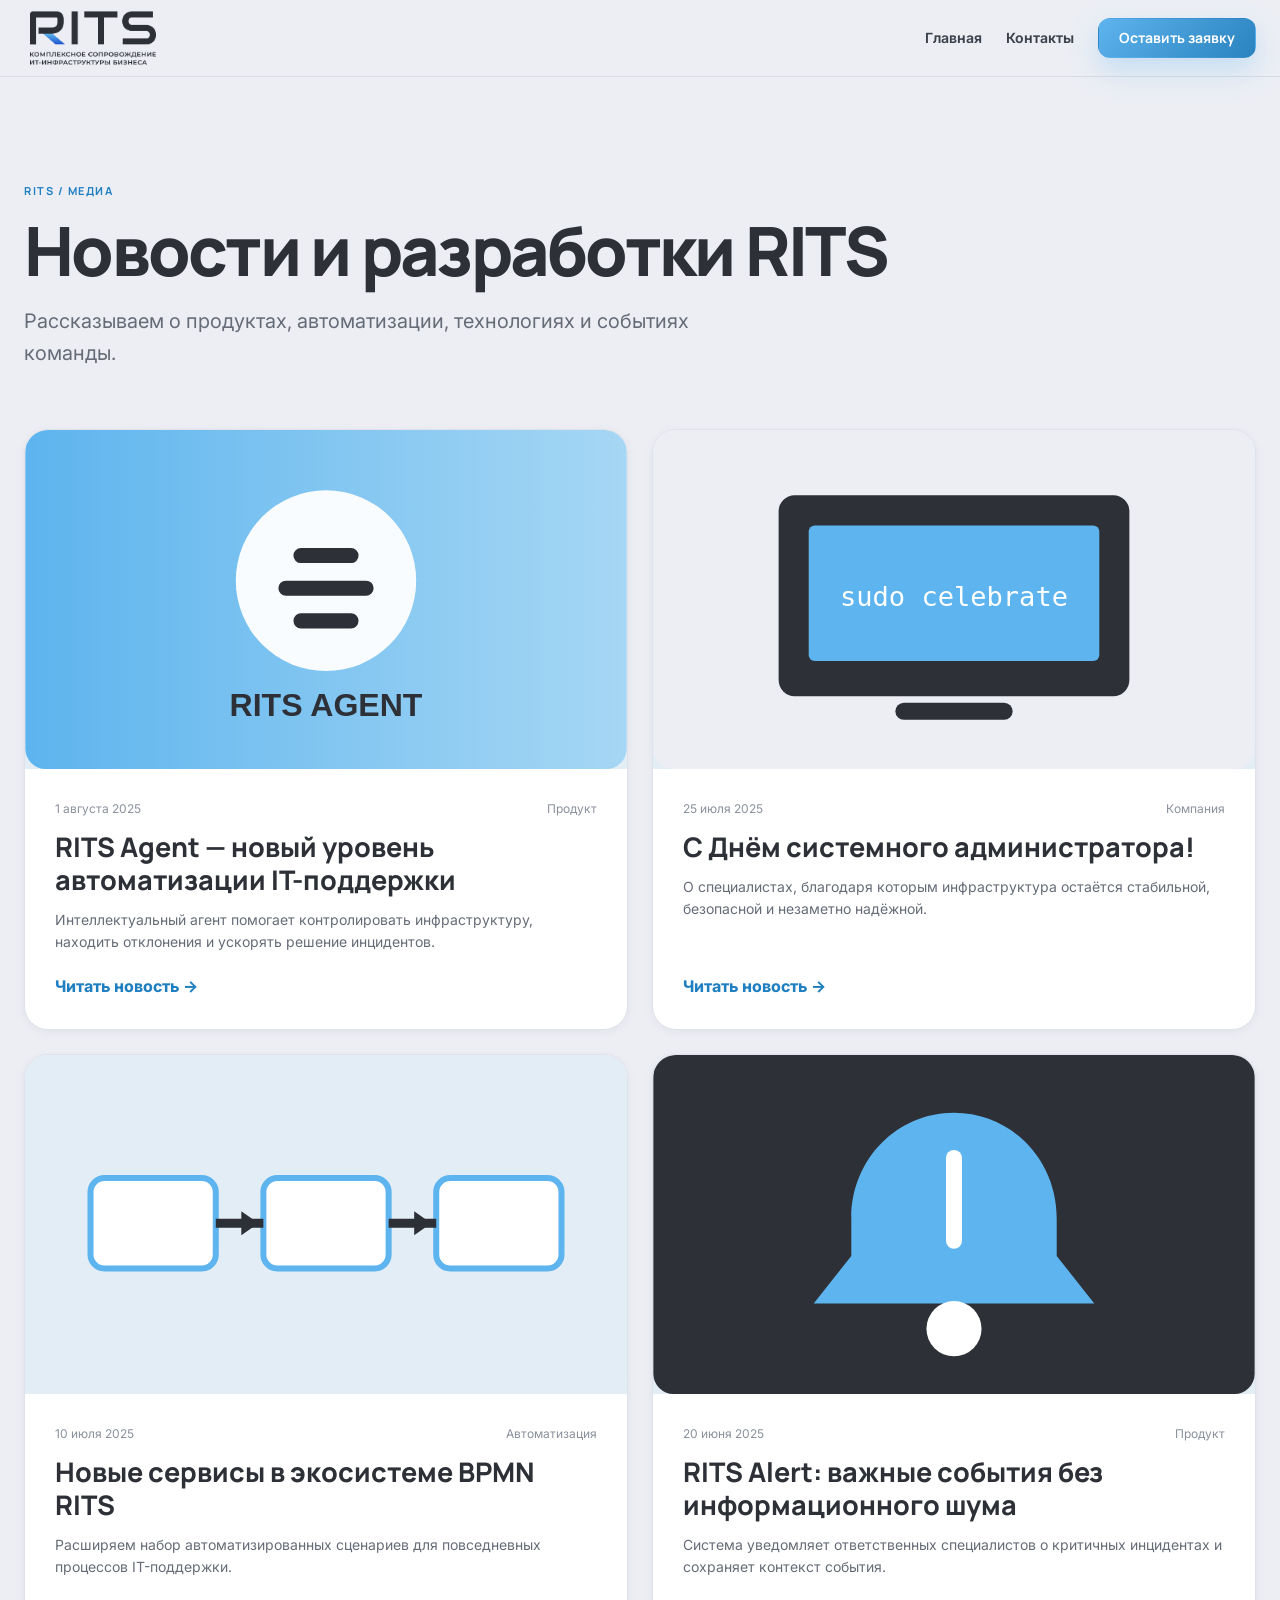
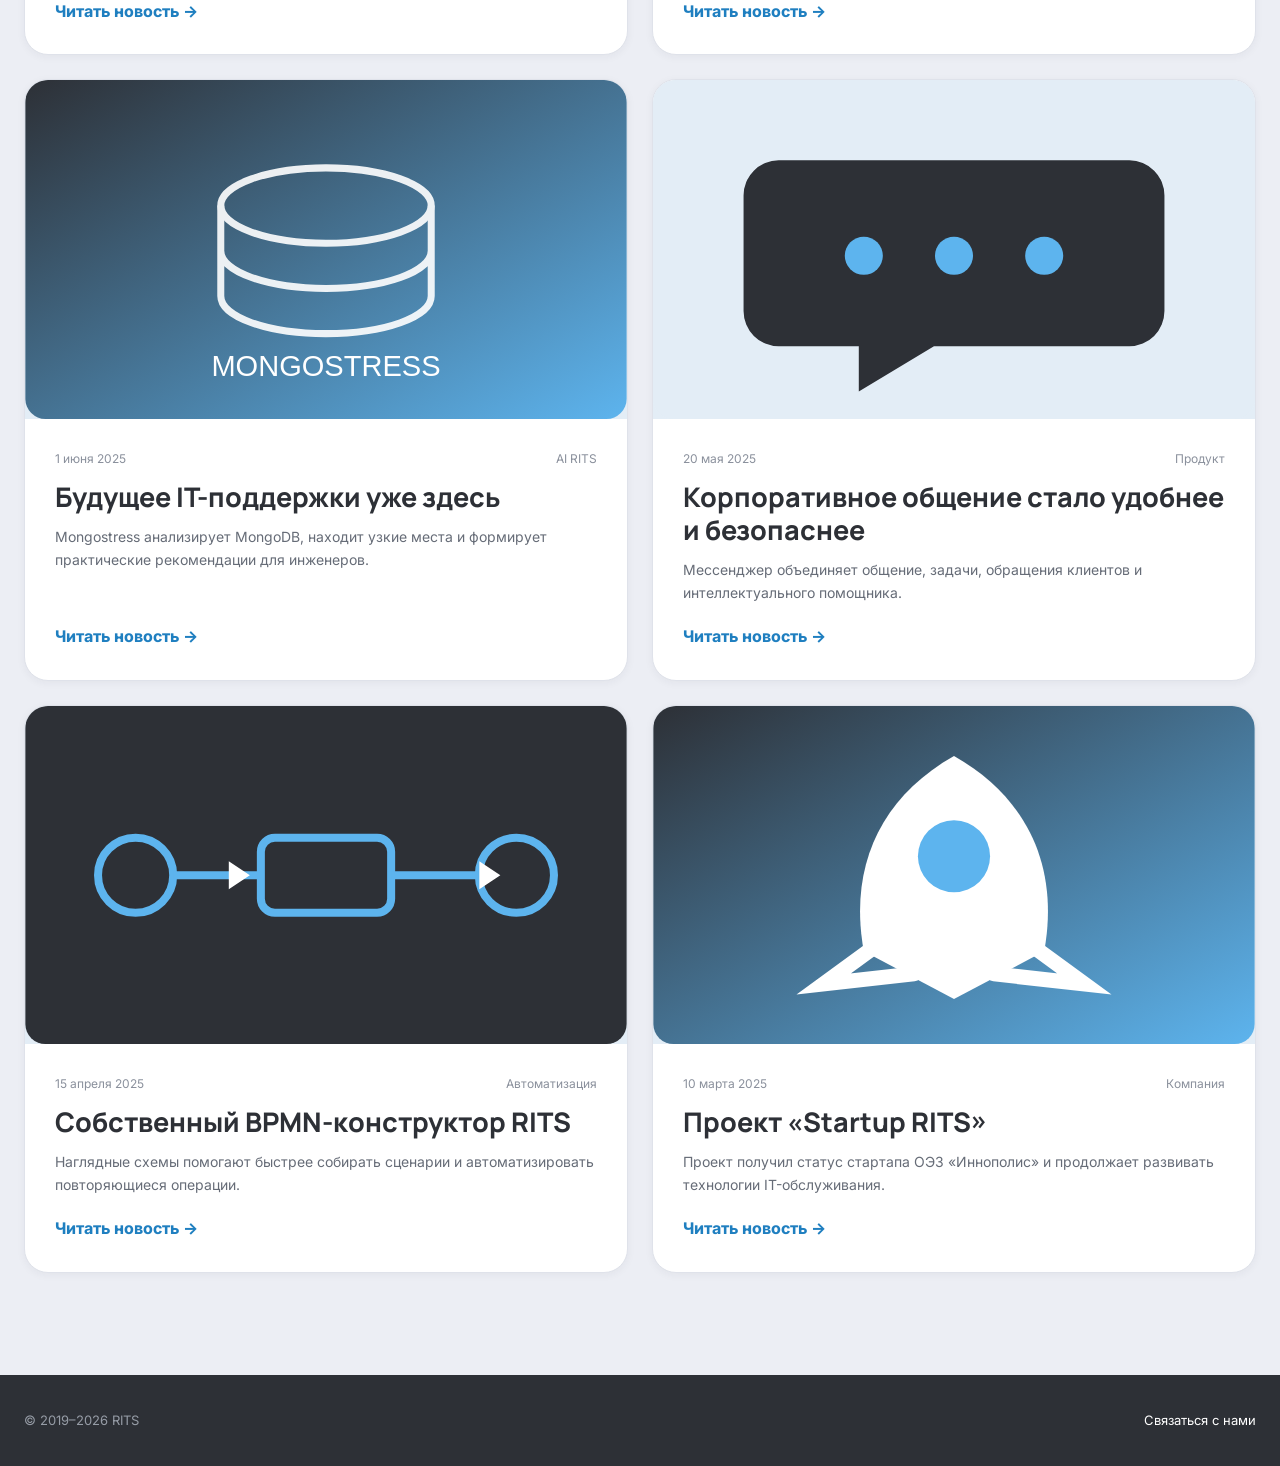
==== news/index.html @ 8254d088 "feat: update landing page and add news section" ====
<!doctype html>
<html lang="ru">
<head>
  <meta charset="utf-8">
  <meta name="viewport" content="width=device-width,initial-scale=1">
  <title>Новости RITS — IT-поддержка, автоматизация и продукты</title>
  <meta name="description" content="Новости RITS: AI-мониторинг, автоматизация IT-поддержки, корпоративные продукты и события компании.">
  <link rel="icon" href="../assets/favicon/favicon.png">
  <link rel="preconnect" href="https://fonts.googleapis.com"><link rel="preconnect" href="https://fonts.gstatic.com" crossorigin>
  <link href="https://fonts.googleapis.com/css2?family=Inter:wght@400;500;600;700&family=Manrope:wght@600;700;800&display=swap" rel="stylesheet">
  <link rel="stylesheet" href="../css/styles.css"><link rel="stylesheet" href="../css/news.css">
</head>
<body class="news-page">
  <header class="subheader"><div class="container subheader__inner">
    <a class="subheader__logo" href="../"><img src="../assets/logos/rits/full-logo_color.png" alt="RITS"></a>
    <nav class="subheader__nav" aria-label="Навигация"><a href="../">Главная</a><a href="../#contacts">Контакты</a><a class="btn btn--primary btn--sm" href="../#contacts">Оставить заявку</a></nav>
  </div></header>
  <main>
    <section class="news-hero"><div class="container"><span class="news-hero__eyebrow">RITS / Медиа</span><h1>Новости и разработки RITS</h1><p>Рассказываем о продуктах, автоматизации, технологиях и событиях команды.</p></div></section>
    <section class="container news-catalog" aria-label="Все новости">

      <!-- НОВУЮ КАРТОЧКУ КОПИРОВАТЬ ОТСЮДА и вставлять первой в списке. -->
      <a class="news-preview" href="rits-agent.html">
        <div class="news-preview__image"><img src="../assets/news/rits-agent.svg" alt="RITS Agent" loading="eager"></div>
        <div class="news-preview__body"><div class="news-preview__meta"><time datetime="2025-08-01">1 августа 2025</time><span>Продукт</span></div><h2>RITS Agent — новый уровень автоматизации IT-поддержки</h2><p>Интеллектуальный агент помогает контролировать инфраструктуру, находить отклонения и ускорять решение инцидентов.</p><span class="news-preview__more">Читать новость →</span></div>
      </a>
      <!-- КОНЕЦ КАРТОЧКИ. Замените ссылку, картинку, дату, название и описание. -->

      <a class="news-preview" href="sysadmin-day.html"><div class="news-preview__image"><img src="../assets/news/sysadmin-day.svg" alt="День системного администратора" loading="lazy"></div><div class="news-preview__body"><div class="news-preview__meta"><time datetime="2025-07-25">25 июля 2025</time><span>Компания</span></div><h2>С Днём системного администратора!</h2><p>О специалистах, благодаря которым инфраструктура остаётся стабильной, безопасной и незаметно надёжной.</p><span class="news-preview__more">Читать новость →</span></div></a>
      <a class="news-preview" href="bpmn-new-services.html"><div class="news-preview__image"><img src="../assets/news/bpmn-services.svg" alt="Новые сервисы BPMN" loading="lazy"></div><div class="news-preview__body"><div class="news-preview__meta"><time datetime="2025-07-10">10 июля 2025</time><span>Автоматизация</span></div><h2>Новые сервисы в экосистеме BPMN RITS</h2><p>Расширяем набор автоматизированных сценариев для повседневных процессов IT-поддержки.</p><span class="news-preview__more">Читать новость →</span></div></a>
      <a class="news-preview" href="rits-alert.html"><div class="news-preview__image"><img src="../assets/news/rits-alert.svg" alt="RITS Alert" loading="lazy"></div><div class="news-preview__body"><div class="news-preview__meta"><time datetime="2025-06-20">20 июня 2025</time><span>Продукт</span></div><h2>RITS Alert: важные события без информационного шума</h2><p>Система уведомляет ответственных специалистов о критичных инцидентах и сохраняет контекст события.</p><span class="news-preview__more">Читать новость →</span></div></a>
      <a class="news-preview" href="mongostress.html"><div class="news-preview__image"><img src="../assets/news/mongostress.svg" alt="Диагностика MongoDB с mongostress" loading="lazy"></div><div class="news-preview__body"><div class="news-preview__meta"><time datetime="2025-06-01">1 июня 2025</time><span>AI RITS</span></div><h2>Будущее IT-поддержки уже здесь</h2><p>Mongostress анализирует MongoDB, находит узкие места и формирует практические рекомендации для инженеров.</p><span class="news-preview__more">Читать новость →</span></div></a>
      <a class="news-preview" href="corporate-messenger.html"><div class="news-preview__image"><img src="../assets/news/corporate-messenger.svg" alt="Корпоративный мессенджер RITS" loading="lazy"></div><div class="news-preview__body"><div class="news-preview__meta"><time datetime="2025-05-20">20 мая 2025</time><span>Продукт</span></div><h2>Корпоративное общение стало удобнее и безопаснее</h2><p>Мессенджер объединяет общение, задачи, обращения клиентов и интеллектуального помощника.</p><span class="news-preview__more">Читать новость →</span></div></a>
      <a class="news-preview" href="bpmn-constructor.html"><div class="news-preview__image"><img src="../assets/news/bpmn-constructor.svg" alt="BPMN-конструктор RITS" loading="lazy"></div><div class="news-preview__body"><div class="news-preview__meta"><time datetime="2025-04-15">15 апреля 2025</time><span>Автоматизация</span></div><h2>Собственный BPMN-конструктор RITS</h2><p>Наглядные схемы помогают быстрее собирать сценарии и автоматизировать повторяющиеся операции.</p><span class="news-preview__more">Читать новость →</span></div></a>
      <a class="news-preview" href="startup-rits.html"><div class="news-preview__image"><img src="../assets/news/startup-rits.svg" alt="Проект Startup RITS" loading="lazy"></div><div class="news-preview__body"><div class="news-preview__meta"><time datetime="2025-03-10">10 марта 2025</time><span>Компания</span></div><h2>Проект «Startup RITS»</h2><p>Проект получил статус стартапа ОЭЗ «Иннополис» и продолжает развивать технологии IT-обслуживания.</p><span class="news-preview__more">Читать новость →</span></div></a>
    </section>
  </main>
  <footer class="news-footer"><div class="container news-footer__inner"><span>© 2019–2026 RITS</span><a href="../#contacts">Связаться с нами</a></div></footer>
</body></html>
---- css/styles.css ----
/* ============================================================
   RITS Landing — styles
   Фирменная палитра:
     WIN OS      #5DB4EE — основной акцент
     SERVER GRAY #D0D2DF — фоны, разделители
     NEW TAB     #FFFFFF — карточки, поверхности
     CLI WINDOW  #2D3036 — текст, тёмные блоки, подвал
   Остальные значения — производные этих четырёх (осветление/затемнение).
   Шрифты: Manrope (заголовки/UI) + Inter (текст)
   ============================================================ */

/* ---------- Токены ---------- */
:root{
  /* бренд */
  --blue:#5DB4EE;        /* WIN OS — заливки, иконки, индикаторы */
  --blue-ink:#1F7FC0;    /* тот же тон, затемнён до контраста AA для текста */
  --blue-dark:#2A82BE;   /* градиенты и hover */
  --blue-soft:#A6D7F4;   /* подсветка, стрелки */

  --gray:#D0D2DF;        /* SERVER GRAY */
  --lav:#E3EDF6;         /* подложка иконок */
  --surface:#F2F4F8;     /* поля ввода, светлые плашки */
  --white:#fff;          /* NEW TAB */

  --ink:#2D3036;         /* CLI WINDOW — заголовки */
  --ink-2:#3D424B;
  --muted:#666C77;
  --muted-2:#8A909C;
  --line:#DFE2EA;

  --bg:#ECEEF4;
  --grad:linear-gradient(135deg,var(--blue) 0%,var(--blue-dark) 100%);
  --grad-soft:linear-gradient(135deg,#F5F9FD 0%,#EDEFF5 100%);

  --r-xs:10px;
  --r-sm:14px;
  --r-md:20px;
  --r-lg:28px;
  --r-xl:36px;

  --sh-sm:0 2px 8px rgba(45,48,54,.05);
  --sh-md:0 10px 30px rgba(45,48,54,.07);
  --sh-lg:0 24px 60px rgba(45,48,54,.10);
  --sh-blue:0 12px 28px rgba(93,180,238,.28);

  --container:1240px;
  --gutter:24px;
  --header-h:76px;
}

/* ---------- Reset ---------- */
*,*::before,*::after{box-sizing:border-box}
html{-webkit-text-size-adjust:100%;scroll-behavior:smooth;scroll-padding-top:calc(var(--header-h) + 16px)}
body{
  margin:0;
  font-family:"Inter",system-ui,-apple-system,"Segoe UI",Roboto,sans-serif;
  font-size:16px;line-height:1.6;color:var(--ink-2);
  background:var(--bg);
  -webkit-font-smoothing:antialiased;
  overflow-x:hidden;
}
main,section,.container{min-width:0}
img{max-width:100%;display:block}
button,input,textarea,select{font:inherit;color:inherit}
button{cursor:pointer;background:none;border:0}
a{color:inherit;text-decoration:none}
ul,ol{margin:0;padding:0;list-style:none}
h1,h2,h3,h4,p{margin:0}
.sprite{position:absolute;width:0;height:0;overflow:hidden}
.sprite symbol{fill:none;stroke:currentColor;stroke-width:1.7;stroke-linecap:round;stroke-linejoin:round}

.skip-link{
  position:absolute;left:-9999px;top:0;z-index:200;
  background:var(--blue);color:#fff;padding:12px 20px;border-radius:0 0 12px 0;
}
.skip-link:focus{left:0}

:focus-visible{outline:2px solid var(--blue);outline-offset:3px;border-radius:6px}

/* ---------- Утилиты ---------- */
.container{width:100%;max-width:var(--container);margin:0 auto;padding:0 var(--gutter)}
.ico{width:20px;height:20px;flex:none;fill:none;stroke:currentColor;stroke-width:1.7;stroke-linecap:round;stroke-linejoin:round}
.grad{
  background:var(--grad);-webkit-background-clip:text;background-clip:text;
  color:transparent;
}
.h2{
  font-family:"Manrope",sans-serif;font-weight:800;
  font-size:clamp(26px,3.2vw,40px);line-height:1.15;letter-spacing:-.02em;
  color:var(--ink);
}
.h3{
  font-family:"Manrope",sans-serif;font-weight:800;
  font-size:clamp(20px,2.2vw,26px);line-height:1.2;letter-spacing:-.015em;color:var(--ink);
}
.lead{color:var(--muted);font-size:clamp(15px,1.2vw,17px);margin-top:12px;max-width:640px}
.section{padding:clamp(48px,6vw,86px) 0}
.tag{
  display:inline-block;padding:5px 12px;border-radius:999px;
  background:var(--lav);color:var(--blue-ink);
  font-family:"Manrope",sans-serif;font-weight:700;font-size:12px;line-height:1.3;
}
.link{
  display:inline-flex;align-items:center;gap:6px;color:var(--blue-ink);
  font-family:"Manrope",sans-serif;font-weight:700;font-size:14px;
  transition:gap .2s;
}
.link .ico{width:16px;height:16px}
.link:hover{gap:10px}

.panel{
  background:rgba(255,255,255,.72);
  border:1px solid rgba(255,255,255,.9);
  border-radius:var(--r-xl);
  padding:clamp(24px,3.4vw,44px);
  box-shadow:var(--sh-md);
  backdrop-filter:blur(8px);
}
.panel--soft{background:var(--grad-soft);border-color:#fff}
.panel--light{
  background:linear-gradient(112deg,#fff 0%,#FBFCFD 46%,#EAF3FA 100%);
  border-color:#fff;overflow:hidden;
}

/* ---------- Кнопки ---------- */
.btn{
  display:inline-flex;align-items:center;justify-content:center;gap:10px;
  padding:15px 26px;border-radius:14px;
  font-family:"Manrope",sans-serif;font-weight:700;font-size:15px;line-height:1;
  border:1px solid transparent;white-space:nowrap;
  transition:transform .18s,box-shadow .22s,background .22s,border-color .22s,color .22s;
}
.btn .ico{width:18px;height:18px;transition:transform .22s}
.btn--primary{background:var(--grad);color:#fff;box-shadow:var(--sh-blue)}
.btn--primary:hover{transform:translateY(-2px);box-shadow:0 16px 34px rgba(93,180,238,.36)}
.btn--primary:hover .ico{transform:translateX(4px)}
.btn--primary:active{transform:translateY(0)}
.btn--ghost{background:#fff;color:var(--blue-ink);border-color:var(--lav);box-shadow:var(--sh-sm)}
.btn--ghost:hover{border-color:var(--blue);transform:translateY(-2px)}
.btn--white{background:#fff;color:var(--blue-ink);box-shadow:0 12px 26px rgba(45,48,54,.24)}
.btn--white:hover{transform:translateY(-2px);box-shadow:0 18px 36px rgba(45,48,54,.3)}
.btn--white:hover .ico{transform:translateX(4px)}
.btn--white:active{transform:translateY(0)}
.btn--sm{padding:12px 20px;font-size:14px;border-radius:12px}
.btn--block{width:100%}

/* ============================================================
   HEADER
   ============================================================ */
.header{
  position:sticky;top:0;z-index:60;
  background:rgba(236,238,244,.72);
  backdrop-filter:blur(14px);
  border-bottom:1px solid transparent;
  transition:background .25s,border-color .25s,box-shadow .25s;
}
.header.is-stuck{background:rgba(255,255,255,.88);border-color:var(--line);box-shadow:0 4px 20px rgba(45,48,54,.06)}
.header__inner{
  min-height:var(--header-h);
  display:flex;align-items:center;gap:28px;
}

.logo{display:flex;align-items:center;gap:11px;flex:none}
.logo__mark{width:38px;height:38px;display:block}
.logo__mark svg{width:100%;height:100%}
.logo__text{display:flex;flex-direction:column;line-height:1}
.logo__text b{
  font-family:"Manrope",sans-serif;font-weight:800;font-size:21px;
  letter-spacing:.04em;color:var(--ink);
}
.logo__text small{font-size:9.5px;letter-spacing:.11em;text-transform:uppercase;color:var(--muted-2);margin-top:4px}

.nav{display:flex;align-items:center;gap:26px;margin-right:auto}
.nav a{
  font-family:"Manrope",sans-serif;font-weight:600;font-size:15px;color:var(--ink-2);
  position:relative;padding:6px 0;transition:color .2s;
}
.nav a::after{
  content:"";position:absolute;left:0;bottom:0;height:2px;width:0;border-radius:2px;
  background:var(--grad);transition:width .25s;
}
.nav a:hover{color:var(--blue-ink)}
.nav a:hover::after{width:100%}

.header__actions{display:flex;align-items:center;gap:16px;flex:none}
.header__phone{
  display:flex;align-items:center;gap:8px;
  font-family:"Manrope",sans-serif;font-weight:700;font-size:15px;color:var(--ink);
  transition:color .2s;
}
.header__phone .ico{width:17px;height:17px;color:var(--blue)}
.header__phone:hover{color:var(--blue-ink)}

.burger{display:none;width:42px;height:42px;border-radius:12px;background:#fff;box-shadow:var(--sh-sm);
  flex-direction:column;align-items:center;justify-content:center;gap:5px}
.burger span{display:block;width:18px;height:2px;border-radius:2px;background:var(--ink);transition:transform .25s,opacity .2s}
.burger[aria-expanded="true"] span:nth-child(1){transform:translateY(7px) rotate(45deg)}
.burger[aria-expanded="true"] span:nth-child(2){opacity:0}
.burger[aria-expanded="true"] span:nth-child(3){transform:translateY(-7px) rotate(-45deg)}

/* ============================================================
   HERO
   ============================================================ */
.hero{position:relative;padding:clamp(36px,5vw,68px) 0 clamp(30px,4vw,48px);overflow:hidden;background:var(--bg)}
.hero__glow{
  position:absolute;inset:-20% -10% auto -10%;height:760px;z-index:-1;pointer-events:none;
  background:
    radial-gradient(46% 44% at 74% 26%,rgba(93,180,238,.22) 0%,transparent 68%),
    radial-gradient(40% 40% at 18% 12%,rgba(93,180,238,.18) 0%,transparent 66%);
}
.hero__inner{
  display:grid;grid-template-columns:minmax(0,1.14fr) minmax(0,.86fr);
  gap:clamp(24px,3.4vw,48px);align-items:center;
}
.hero__title{
  font-family:"Manrope",sans-serif;font-weight:800;
  font-size:clamp(32px,4.4vw,56px);line-height:1.08;letter-spacing:-.03em;color:var(--ink);
  text-wrap:balance;
}
.hero__lead{margin-top:20px;font-size:clamp(15px,1.3vw,18px);color:var(--muted);max-width:520px}

.chips{display:flex;flex-wrap:wrap;gap:10px;margin-top:26px}
.chip{
  display:inline-flex;align-items:center;gap:7px;
  padding:9px 15px;border-radius:999px;background:rgba(255,255,255,.8);
  border:1px solid var(--lav);box-shadow:var(--sh-sm);
  font-size:13.5px;font-weight:500;color:var(--ink-2);
}
.chip .ico{width:15px;height:15px;color:var(--blue)}

.hero__cta{display:flex;flex-wrap:wrap;gap:14px;margin-top:32px}

/* --- Иллюстрация --- */
.hero__art{position:relative;min-height:420px;display:flex;align-items:center;justify-content:center}
.art{position:relative;width:100%;max-width:460px;aspect-ratio:1/.92}
.art::before{
  content:"";position:absolute;inset:8% 6%;border-radius:50%;
  background:radial-gradient(circle at 50% 45%,rgba(166,215,244,.28),rgba(166,215,244,0) 62%);
  filter:blur(6px);
}

.art__rack{
  position:absolute;left:16%;bottom:8%;width:56%;
  display:flex;flex-direction:column;gap:9px;
  transform:perspective(700px) rotateX(6deg) rotateY(-13deg);
}
.rack-unit{
  position:relative;height:44px;border-radius:12px;
  background:linear-gradient(140deg,#fff 0%,#E4E7EF 100%);
  border:1px solid #fff;box-shadow:0 12px 26px rgba(45,48,54,.14);
  display:flex;align-items:center;gap:7px;padding:0 16px;
}
.rack-unit i{display:block;width:26px;height:5px;border-radius:3px;background:var(--lav)}
.rack-unit i:nth-child(2){width:44px;background:#D0D2DF}
.rack-unit .led{
  position:absolute;right:15px;width:9px;height:9px;border-radius:50%;
  background:var(--blue);box-shadow:0 0 0 4px rgba(93,180,238,.25);
  animation:blink 2.6s infinite;
}
.rack-unit .led--2{background:var(--blue);box-shadow:0 0 0 4px rgba(93,180,238,.2);animation-delay:.5s}
.rack-unit .led--3{background:var(--blue-soft);box-shadow:0 0 0 4px rgba(166,215,244,.22);animation-delay:1s}
@keyframes blink{0%,100%{opacity:1}50%{opacity:.35}}

.art__shield{
  position:absolute;z-index:2;left:42%;top:22%;width:96px;height:96px;border-radius:26px;
  background:var(--grad);color:#fff;display:grid;place-items:center;
  box-shadow:0 20px 40px rgba(93,180,238,.34);
  animation:float 6s ease-in-out infinite;
}
.art__shield svg{width:46px;height:46px;fill:none;stroke:currentColor;stroke-width:1.6;stroke-linecap:round;stroke-linejoin:round}

.art__cloud{position:absolute;color:#fff;filter:drop-shadow(0 12px 24px rgba(45,48,54,.16))}
.art__cloud svg{fill:#fff;stroke:#D0D2DF;stroke-width:.9}
.art__cloud--1{right:2%;top:6%;width:110px;animation:float 8s ease-in-out infinite}
.art__cloud--2{left:2%;top:26%;width:72px;opacity:.85;animation:float 7s ease-in-out .8s infinite}

.art__chip{
  position:absolute;width:56px;height:56px;border-radius:17px;background:#fff;
  display:grid;place-items:center;color:var(--blue-dark);
  box-shadow:0 12px 26px rgba(45,48,54,.13);border:1px solid #fff;
  animation:float 5.5s ease-in-out infinite;
}
.art__chip svg{width:26px;height:26px;fill:none;stroke:currentColor;stroke-width:1.7;stroke-linecap:round;stroke-linejoin:round}
.art__chip--1{right:6%;bottom:26%;animation-delay:.4s}
.art__chip--2{right:16%;bottom:6%;color:var(--blue);animation-delay:1.2s}

.art__badge{
  position:absolute;z-index:2;left:2%;top:-2%;
  display:flex;align-items:center;gap:11px;
  padding:12px 18px;border-radius:16px;background:#fff;
  box-shadow:var(--sh-lg);border:1px solid #fff;
  animation:float 6.5s ease-in-out infinite;
}
.art__badge b{display:block;font-family:"Manrope",sans-serif;font-size:14px;color:var(--ink)}
.art__badge small{display:block;font-size:11.5px;color:var(--muted-2);margin-top:2px}
.dot{
  width:9px;height:9px;border-radius:50%;background:var(--blue);flex:none;
  box-shadow:0 0 0 4px rgba(93,180,238,.28);
}
@keyframes float{0%,100%{transform:translateY(0)}50%{transform:translateY(-11px)}}

/* ============================================================
   СТАТИСТИКА
   ============================================================ */
.stats-wrap{padding-bottom:clamp(20px,3vw,34px)}
.stats{
  display:grid;grid-template-columns:repeat(5,1fr);
  background:rgba(255,255,255,.75);border:1px solid #fff;
  border-radius:var(--r-lg);box-shadow:var(--sh-md);
  padding:clamp(18px,2.2vw,26px) clamp(14px,2vw,22px);
  backdrop-filter:blur(8px);
}
.stat{display:flex;align-items:flex-start;gap:12px;padding:6px 16px;border-left:1px solid var(--line)}
.stat:first-child{border-left:0}
.stat__ico{width:26px;height:26px;color:var(--blue);opacity:.8;margin-top:2px}
.stat b{
  display:block;font-family:"Manrope",sans-serif;font-weight:800;
  font-size:clamp(20px,2.2vw,27px);color:var(--ink);letter-spacing:-.02em;line-height:1.1;
}
.stat span{display:block;font-size:12.5px;color:var(--muted);margin-top:5px;line-height:1.35}

.valuestrip{
  width:100%;margin-top:clamp(18px,2.4vw,28px);padding:0 12px 8px;
  display:flex;flex-direction:column;align-items:center;gap:16px;
}
.valuestrip__title{
  position:relative;font-family:"Manrope",sans-serif;font-weight:700;
  font-size:clamp(15px,1.5vw,19px);color:var(--ink);padding:0 22px;
}
.valuestrip__title::before,.valuestrip__title::after{
  content:"";position:absolute;top:50%;width:clamp(40px,14vw,190px);height:1px;
  background:linear-gradient(90deg,transparent,var(--muted-2));
}
.valuestrip__title::before{right:100%}
.valuestrip__title::after{left:100%;background:linear-gradient(90deg,var(--muted-2),transparent)}
.valuestrip ul{display:flex;flex-wrap:wrap;justify-content:center;gap:clamp(16px,3vw,46px)}
.valuestrip li{display:flex;align-items:center;gap:9px;font-size:14.5px;color:var(--muted)}
.valuestrip li b{font-family:"Manrope",sans-serif;font-weight:800;color:var(--ink)}
.valuestrip li .ico{width:19px;height:19px;color:var(--blue-dark)}

/* ============================================================
   ПРОБЛЕМЫ
   ============================================================ */
.problems{display:grid;grid-template-columns:minmax(0,1.55fr) minmax(0,.95fr);gap:clamp(20px,3vw,38px)}
.problems__grid{display:grid;grid-template-columns:repeat(3,1fr);gap:14px;margin-top:26px}
.pcard{
  background:#fff;border:1px solid var(--line);border-radius:var(--r-md);
  padding:20px;box-shadow:var(--sh-sm);
  transition:transform .25s,box-shadow .25s,border-color .25s;
}
.pcard:hover{transform:translateY(-4px);box-shadow:var(--sh-md);border-color:var(--blue-soft)}
.pcard__ico{
  display:grid;place-items:center;width:38px;height:38px;border-radius:11px;
  background:var(--lav);color:var(--blue);margin-bottom:14px;
}
.pcard h3{font-family:"Manrope",sans-serif;font-weight:700;font-size:15.5px;color:var(--ink);line-height:1.3}
.pcard p{font-size:13.5px;color:var(--muted);margin-top:8px;line-height:1.5}

.problems__aside{
  position:relative;overflow:hidden;isolation:isolate;
  border:1px solid rgba(255,255,255,.14);border-radius:var(--r-lg);
  background:linear-gradient(152deg,#2D3036 0%,#2E404E 54%,#245D80 100%);
  padding:clamp(26px,2.8vw,36px);
  display:flex;flex-direction:column;align-items:flex-start;justify-content:center;
  gap:clamp(18px,2vw,24px);
  box-shadow:0 22px 50px rgba(45,48,54,.28);
}
/* мягкое световое пятно */
.problems__glow{
  position:absolute;z-index:-1;left:-18%;top:-34%;width:78%;aspect-ratio:1;
  border-radius:50%;pointer-events:none;
  background:radial-gradient(circle,rgba(255,255,255,.34) 0%,rgba(255,255,255,0) 68%);
  animation:asideGlow 9s ease-in-out infinite;
}
@keyframes asideGlow{0%,100%{transform:translate(0,0) scale(1);opacity:1}50%{transform:translate(9%,7%) scale(1.12);opacity:.75}}

/* крупный «?» подложкой */
.problems__watermark{
  position:absolute;z-index:-1;right:-14px;bottom:-58px;pointer-events:none;
  font-family:"Manrope",sans-serif;font-weight:800;font-size:clamp(190px,20vw,270px);
  line-height:.8;color:rgba(255,255,255,.12);user-select:none;
}

.problems__q{
  display:grid;place-items:center;width:58px;height:58px;border-radius:18px;
  background:rgba(255,255,255,.16);color:#fff;
  border:1px solid rgba(255,255,255,.3);backdrop-filter:blur(6px);
  font-family:"Manrope",sans-serif;font-weight:800;font-size:28px;
  box-shadow:0 10px 24px rgba(45,48,54,.22),inset 0 1px 0 rgba(255,255,255,.4);
}
.problems__ask{
  font-family:"Manrope",sans-serif;font-weight:800;
  font-size:clamp(19px,2vw,25px);line-height:1.3;color:#fff;letter-spacing:-.015em;
  text-shadow:0 2px 14px rgba(45,48,54,.2);
}

.problems__facts{
  display:flex;flex-wrap:wrap;gap:8px;
  padding-top:clamp(14px,1.6vw,18px);
  border-top:1px solid rgba(255,255,255,.18);width:100%;
}
.problems__facts li{
  display:inline-flex;align-items:center;gap:8px;
  padding:7px 14px;border-radius:999px;
  background:rgba(255,255,255,.12);border:1px solid rgba(255,255,255,.18);
  font-size:12.5px;font-weight:500;color:rgba(255,255,255,.94);
}
.problems__facts .dot{width:6px;height:6px;box-shadow:0 0 0 3px rgba(93,180,238,.22)}

/* ============================================================
   ШАГИ
   ============================================================ */
.steps{
  display:grid;grid-template-columns:repeat(6,1fr);gap:12px;margin-top:36px;
  counter-reset:s;
}
.step{
  position:relative;text-align:center;padding:8px 6px;
}
.step:not(:last-child)::after{
  content:"";position:absolute;top:32px;right:-9px;width:18px;height:10px;
  background:currentColor;color:var(--blue-soft);opacity:.55;
  -webkit-mask:url("data:image/svg+xml;utf8,<svg xmlns='http://www.w3.org/2000/svg' viewBox='0 0 24 12'><path d='M1 6h20m0 0l-5-5m5 5l-5 5' fill='none' stroke='black' stroke-width='2' stroke-linecap='round' stroke-linejoin='round'/></svg>") center/contain no-repeat;
  mask:url("data:image/svg+xml;utf8,<svg xmlns='http://www.w3.org/2000/svg' viewBox='0 0 24 12'><path d='M1 6h20m0 0l-5-5m5 5l-5 5' fill='none' stroke='black' stroke-width='2' stroke-linecap='round' stroke-linejoin='round'/></svg>") center/contain no-repeat;
}
.step__ico{
  display:grid;place-items:center;width:64px;height:64px;margin:0 auto 14px;
  border-radius:20px;background:#fff;color:var(--blue);
  border:1px solid var(--line);box-shadow:var(--sh-sm);
  transition:transform .25s,box-shadow .25s,color .25s,background .25s;
}
.step__ico .ico{width:27px;height:27px}
.step:hover .step__ico{transform:translateY(-5px);background:var(--grad);color:#fff;box-shadow:var(--sh-blue);border-color:transparent}
.step b{display:block;font-family:"Manrope",sans-serif;font-weight:700;font-size:14.5px;color:var(--ink);line-height:1.3}
.step > span:last-child{display:block;font-size:12.5px;color:var(--muted);margin-top:7px;line-height:1.45}

/* ============================================================
   ЭКОСИСТЕМА
   ============================================================ */
.orbit{
  position:relative;
  display:grid;grid-template-columns:minmax(0,1fr) auto minmax(0,1fr);
  align-items:center;gap:clamp(14px,4vw,64px);
  margin-top:clamp(26px,3.4vw,44px);
}

/* --- соединительные линии --- */
.orbit__links{
  position:absolute;inset:0;width:100%;height:100%;
  pointer-events:none;z-index:0;overflow:visible;
}
.orbit__links .olink{fill:none;stroke:#C9CDD8;stroke-width:1.3;vector-effect:non-scaling-stroke}
.orbit__links .oflow{
  fill:none;stroke:var(--blue-soft);stroke-width:2;stroke-linecap:round;
  vector-effect:non-scaling-stroke;opacity:.75;
  stroke-dasharray:18 1000;animation:oflow 3.6s linear infinite;
}
@keyframes oflow{from{stroke-dashoffset:1018}to{stroke-dashoffset:0}}

/* --- карточки --- */
.orbit__col{
  display:flex;flex-direction:column;gap:clamp(10px,1.4vw,16px);
  position:relative;z-index:1;width:100%;max-width:336px;
}
.orbit__col--left{justify-self:start}
.orbit__col--right{justify-self:end}

.onode{
  display:flex;align-items:center;gap:14px;
  background:rgba(255,255,255,.82);
  border:1px solid rgba(255,255,255,.95);border-radius:18px;
  padding:14px 20px;
  box-shadow:0 6px 18px rgba(45,48,54,.06);
  backdrop-filter:blur(6px);
  transition:transform .28s,box-shadow .28s,background .28s;
}
.onode:hover{transform:translateY(-3px);background:#fff;box-shadow:0 14px 32px rgba(45,48,54,.12)}
.onode__ico{
  display:grid;place-items:center;width:42px;height:42px;flex:none;
  border-radius:13px;background:var(--lav);color:var(--blue);
  transition:background .28s,color .28s;
}
.onode:hover .onode__ico{background:var(--grad);color:#fff}
.onode b{display:block;font-family:"Manrope",sans-serif;font-weight:700;font-size:15px;color:var(--ink);line-height:1.25}
.onode small{display:block;font-size:12.5px;color:var(--muted-2);margin-top:4px;line-height:1.3}

/* --- ядро --- */
.orbit__core{
  position:relative;z-index:1;
  width:clamp(190px,20vw,266px);aspect-ratio:1;
  display:grid;place-items:center;
}
.orbit__halo{
  position:absolute;inset:-32%;border-radius:50%;pointer-events:none;
  background:
    radial-gradient(circle at 50% 46%,rgba(255,255,255,.95) 0%,rgba(255,255,255,0) 46%),
    radial-gradient(circle at 50% 50%,rgba(93,180,238,.42) 34%,rgba(208,210,223,.16) 55%,rgba(208,210,223,0) 72%);
  filter:blur(2px);
  animation:pulse 6s ease-in-out infinite;
}
@keyframes pulse{0%,100%{transform:scale(1);opacity:1}50%{transform:scale(1.05);opacity:.88}}

.orbit__ring{
  position:absolute;inset:2%;border-radius:50%;pointer-events:none;
  border:1px solid rgba(93,180,238,.40);
  box-shadow:inset 0 0 34px rgba(93,180,238,.28),0 0 22px rgba(93,180,238,.18);
}
.orbit__ring--2{
  inset:13%;border-color:rgba(255,255,255,.95);
  box-shadow:0 0 30px rgba(93,180,238,.34),inset 0 0 18px rgba(255,255,255,.9);
}

.orbit__disc{
  position:relative;width:70%;aspect-ratio:1;border-radius:50%;padding:0 10px;
  background:radial-gradient(circle at 50% 34%,#fff 62%,#F1F4F8 100%);
  box-shadow:0 20px 50px rgba(93,180,238,.22),0 0 0 1px rgba(255,255,255,.9);
  display:flex;flex-direction:column;align-items:center;justify-content:center;gap:2px;
  text-align:center;
}
.orbit__cube{
  width:clamp(46px,5.2vw,64px);height:clamp(46px,5.2vw,64px);
  filter:drop-shadow(0 8px 16px rgba(93,180,238,.34));
}
.orbit__disc b{
  font-family:"Manrope",sans-serif;font-weight:800;
  font-size:clamp(17px,1.8vw,22px);letter-spacing:.06em;color:var(--ink);
  line-height:1.15;margin-top:6px;
}
.orbit__disc small{
  font-size:8.5px;letter-spacing:.12em;text-transform:uppercase;
  color:var(--muted-2);line-height:1.2;white-space:nowrap;
}

/* каскадное проявление карточек (только opacity — не ломает расчёт линий) */
.orbit.is-in .onode{animation:onodeIn .55s both}
.orbit.is-in .orbit__col--left .onode:nth-child(1),
.orbit.is-in .orbit__col--right .onode:nth-child(1){animation-delay:.10s}
.orbit.is-in .orbit__col--left .onode:nth-child(2),
.orbit.is-in .orbit__col--right .onode:nth-child(2){animation-delay:.20s}
.orbit.is-in .orbit__col--left .onode:nth-child(3),
.orbit.is-in .orbit__col--right .onode:nth-child(3){animation-delay:.30s}
@keyframes onodeIn{from{opacity:0}to{opacity:1}}

/* ============================================================
   УСЛУГИ
   ============================================================ */
.services{display:grid;grid-template-columns:repeat(4,1fr);gap:16px;margin-top:34px}
.scard{
  position:relative;overflow:hidden;
  background:#fff;border:1px solid var(--line);border-radius:var(--r-md);
  padding:24px 22px;box-shadow:var(--sh-sm);
  transition:transform .25s,box-shadow .25s,border-color .25s;
}
.scard::after{
  content:"";position:absolute;left:0;right:0;top:0;height:3px;
  background:var(--grad);transform:scaleX(0);transform-origin:left;transition:transform .3s;
}
.scard:hover{transform:translateY(-5px);box-shadow:var(--sh-md);border-color:transparent}
.scard:hover::after{transform:scaleX(1)}
.scard__ico{
  display:grid;place-items:center;width:44px;height:44px;border-radius:13px;
  background:var(--lav);color:var(--blue);margin-bottom:16px;transition:background .28s,color .28s;
}
.scard__ico .ico{width:22px;height:22px}
.scard:hover .scard__ico{background:var(--grad);color:#fff}
.scard h3{font-family:"Manrope",sans-serif;font-weight:700;font-size:16px;color:var(--ink);line-height:1.3}
.scard p{font-size:13.5px;color:var(--muted);margin-top:9px;line-height:1.55}

.services__wide{display:grid;grid-template-columns:repeat(2,1fr);gap:16px;margin-top:16px}
.wcard{
  display:flex;align-items:center;gap:18px;
  background:#fff;border:1px solid var(--line);border-radius:var(--r-md);
  padding:22px 26px;box-shadow:var(--sh-sm);
  transition:transform .25s,box-shadow .25s,border-color .25s;
}
.wcard:hover{transform:translateY(-4px);box-shadow:var(--sh-md);border-color:var(--blue-soft)}
.wcard__ico{
  display:grid;place-items:center;width:54px;height:54px;flex:none;border-radius:16px;
  background:var(--grad);color:#fff;box-shadow:var(--sh-blue);
}
.wcard__ico--alt{background:linear-gradient(135deg,var(--blue-dark) 0%,var(--blue-soft) 100%);box-shadow:0 12px 26px rgba(93,180,238,.28)}
.wcard__ico .ico{width:26px;height:26px}
.wcard h3{font-family:"Manrope",sans-serif;font-weight:700;font-size:17px;color:var(--ink)}
.wcard p{font-size:13.5px;color:var(--muted);margin-top:5px}
.wcard__arrow{margin-left:auto;color:var(--blue);transition:transform .25s}
.wcard:hover .wcard__arrow{transform:translateX(6px)}

/* ============================================================
   ПРОДУКТЫ
   ============================================================ */
.products{display:grid;grid-template-columns:repeat(2,1fr);gap:20px;margin-top:34px}
.prod{
  display:grid;grid-template-columns:minmax(0,1fr) minmax(0,1.02fr);gap:22px;align-items:center;
  background:var(--grad-soft);border:1px solid #fff;border-radius:var(--r-lg);
  padding:clamp(22px,2.4vw,30px);box-shadow:var(--sh-sm);
  transition:box-shadow .28s,transform .28s;
}
.prod:hover{box-shadow:var(--sh-md);transform:translateY(-3px)}
.prod__title{
  font-family:"Manrope",sans-serif;font-weight:800;
  font-size:clamp(19px,1.9vw,24px);line-height:1.18;letter-spacing:-.02em;color:var(--ink);
}
.prod__text p{font-size:13.8px;color:var(--muted);margin:14px 0 20px;line-height:1.6}
.prod__vis{min-width:0}

/* мини-дашборд AI */
.mini{background:#fff;border-radius:var(--r-md);padding:16px;box-shadow:var(--sh-md);display:grid;gap:13px}
.mini__row{display:flex;align-items:center;justify-content:space-between;gap:10px}
.pill{
  display:inline-flex;align-items:center;gap:7px;padding:6px 12px;border-radius:999px;
  background:#E9F4FC;color:#1F7FC0;font-size:11.5px;font-weight:600;white-space:nowrap;
}
.pill--ok .dot{width:7px;height:7px;box-shadow:0 0 0 3px rgba(93,180,238,.3)}
.mini__spark{display:flex;align-items:flex-end;gap:3px;height:26px}
.mini__spark i{display:block;width:5px;border-radius:2px;background:var(--lav)}
.mini__spark i:nth-child(even){background:var(--blue-soft);opacity:.7}
.mini__gauge b{font-family:"Manrope",sans-serif;font-weight:800;font-size:26px;color:var(--ink)}
.mini__bar{display:block;height:7px;border-radius:4px;background:var(--lav);margin:8px 0 7px;overflow:hidden}
.mini__bar i{display:block;height:100%;border-radius:4px;background:var(--grad)}
.mini__gauge small{font-size:11.5px;color:var(--muted-2)}
.mini__alert{
  display:flex;align-items:center;gap:11px;
  background:#2D3036;border:1px solid #2D3036;border-radius:14px;padding:11px 13px;
}
.mini__alert .ico{width:20px;height:20px;color:var(--blue);flex:none}
.mini__alert b{display:block;font-family:"Manrope",sans-serif;font-size:13px;color:#fff}
.mini__alert small{display:block;font-size:11px;color:#A7ACB6;margin-top:2px}
.mini__alert .tag{margin-left:auto;background:rgba(255,255,255,.14);color:#fff;font-size:10.5px}

/* таймлайн Alert */
.tline{display:grid;gap:9px}
.tline li{
  display:flex;align-items:center;gap:11px;
  background:#fff;border-radius:13px;padding:11px 14px;box-shadow:var(--sh-sm);
  font-size:13px;font-weight:500;color:var(--ink-2);
}
.tline__ico{
  display:grid;place-items:center;width:32px;height:32px;flex:none;
  border-radius:10px;background:var(--lav);color:var(--blue);
}
.tline__ico .ico{width:17px;height:17px}
.tline__ico--ok{background:#E9F4FC;color:#1F7FC0}
.tline small{margin-left:auto;font-size:11.5px;color:var(--muted-2);font-variant-numeric:tabular-nums}

/* чат */
.chat{background:#fff;border-radius:var(--r-md);padding:15px;box-shadow:var(--sh-md);display:grid;gap:11px}
.chat__head{display:flex;align-items:center;gap:9px;padding-bottom:11px;border-bottom:1px solid var(--line)}
.chat__head b{font-family:"Manrope",sans-serif;font-size:13.5px;color:var(--ink)}
.chat__head .pill{margin-left:auto}
.chat__ava{
  display:grid;place-items:center;width:30px;height:30px;flex:none;border-radius:50%;
  background:var(--grad);color:#fff;font-family:"Manrope",sans-serif;font-weight:700;font-size:11px;
}
.chat__ava--ai{background:linear-gradient(135deg,var(--blue-dark) 0%,var(--blue-soft) 100%)}
.chat__msg{background:var(--surface);border-radius:14px 14px 14px 4px;padding:11px 13px;max-width:88%}
.chat__msg p{font-size:12.8px;line-height:1.45;color:var(--ink-2)}
.chat__msg small{display:block;font-size:10.5px;color:var(--muted-2);margin-top:5px}
.chat__msg--in{display:flex;gap:9px;background:none;padding:0;margin-left:auto;max-width:100%}
.chat__msg--in > div{background:var(--lav);border-radius:14px 14px 4px 14px;padding:11px 13px}

/* BPMN */
.bpmn{
  background:#fff;border-radius:var(--r-md);padding:20px 16px;box-shadow:var(--sh-md);
  display:grid;grid-template-columns:1fr auto 1fr;gap:10px 6px;align-items:center;justify-items:center;
}
.bnode{
  display:grid;place-items:center;text-align:center;min-height:52px;width:100%;
  border-radius:12px;background:var(--surface);border:1px solid var(--line);
  padding:8px 10px;font-size:11.5px;font-weight:600;color:var(--ink-2);line-height:1.3;
}
.bnode--accent{background:var(--lav);border-color:#C7DFF1;color:var(--blue-ink)}
.bnode--diamond{background:#EEF1F5;border-color:#D8DCE4;color:var(--blue-dark)}
.bnode--ok{background:#E9F4FC;border-color:#C7DFF1;color:#1F7FC0}
.bline{width:26px;height:2px;border-radius:2px;background:var(--lav);position:relative}
.bline::after{
  content:"";position:absolute;right:-1px;top:50%;transform:translateY(-50%);
  border-left:6px solid var(--blue-soft);border-top:4px solid transparent;border-bottom:4px solid transparent;
}
.bline--down{width:2px;height:22px;grid-column:1/-1;justify-self:center}
.bline--down::after{
  right:auto;top:auto;bottom:-1px;left:50%;transform:translateX(-50%);
  border-left:4px solid transparent;border-right:4px solid transparent;
  border-top:6px solid var(--blue-soft);border-bottom:0;
}

/* ============================================================
   КЕЙСЫ
   ============================================================ */
.sechead{
  display:flex;align-items:flex-end;justify-content:space-between;
  flex-wrap:wrap;gap:14px;
}
.sechead .lead{margin-top:10px}
.sechead .link{padding-bottom:4px}

.cases{display:grid;grid-template-columns:repeat(3,1fr);gap:20px;margin-top:clamp(24px,3vw,34px)}
.case{
  display:flex;flex-direction:column;overflow:hidden;
  background:#fff;border:1px solid var(--line);border-radius:var(--r-lg);
  box-shadow:var(--sh-sm);
  transition:transform .28s,box-shadow .28s,border-color .28s;
}
.case:hover{transform:translateY(-5px);box-shadow:var(--sh-lg);border-color:transparent}
.case__img{
  position:relative;overflow:hidden;aspect-ratio:16/8.4;
  background:var(--grad);display:flex;align-items:flex-start;padding:16px;
}
.case__img::after{
  content:"";position:absolute;inset:0;opacity:.42;
  background-repeat:no-repeat;background-position:center bottom -2px;background-size:auto 62%;
}
.case__tag{
  position:relative;z-index:1;
  padding:6px 13px;border-radius:999px;
  background:rgba(255,255,255,.2);border:1px solid rgba(255,255,255,.34);
  backdrop-filter:blur(6px);
  font-family:"Manrope",sans-serif;font-weight:700;font-size:12px;color:#fff;
}
.case__img--plant{background:linear-gradient(150deg,#5DB4EE,#1F6E9F)}
.case__img--plant::after{background-image:url("data:image/svg+xml;utf8,<svg xmlns='http://www.w3.org/2000/svg' viewBox='0 0 64 40'><g fill='white'><rect x='4' y='20' width='8' height='20'/><rect x='16' y='12' width='8' height='28'/><rect x='28' y='24' width='8' height='16'/><rect x='40' y='6' width='6' height='34'/><rect x='50' y='18' width='10' height='22'/></g></svg>")}
.case__img--office{background:linear-gradient(150deg,#8CC8F2,#2A82BE)}
.case__img--office::after{background-image:url("data:image/svg+xml;utf8,<svg xmlns='http://www.w3.org/2000/svg' viewBox='0 0 64 40'><g fill='white'><rect x='6' y='8' width='22' height='32'/><rect x='34' y='16' width='24' height='24'/></g><g fill='%232A82BE'><rect x='10' y='12' width='5' height='5'/><rect x='19' y='12' width='5' height='5'/><rect x='10' y='21' width='5' height='5'/><rect x='19' y='21' width='5' height='5'/><rect x='39' y='21' width='5' height='5'/><rect x='48' y='21' width='5' height='5'/></g></svg>")}
.case__img--clinic{background:linear-gradient(155deg,#4EA6E4,#2D3036)}
.case__img--clinic::after{background-image:url("data:image/svg+xml;utf8,<svg xmlns='http://www.w3.org/2000/svg' viewBox='0 0 64 40'><rect x='12' y='10' width='40' height='30' fill='white'/><rect x='29' y='16' width='6' height='18' fill='%235DB4EE'/><rect x='23' y='22' width='18' height='6' fill='%235DB4EE'/></svg>")}

.case__body{display:flex;flex-direction:column;flex:1;padding:clamp(18px,2vw,24px)}
.case__body h3{font-family:"Manrope",sans-serif;font-weight:700;font-size:17px;color:var(--ink);line-height:1.3}
.case__body p{font-size:13.5px;color:var(--muted);margin-top:10px;line-height:1.55}
.case__res{
  display:flex;flex-wrap:wrap;gap:10px;margin-top:auto;padding-top:18px;
}
.case__res li{
  flex:1 1 0;min-width:96px;
  padding:11px 14px;border-radius:14px;background:var(--surface);border:1px solid var(--line);
}
.case__res b{
  display:block;font-family:"Manrope",sans-serif;font-weight:800;
  font-size:19px;color:var(--blue-ink);letter-spacing:-.02em;line-height:1.1;
}
.case__res span{display:block;font-size:11.5px;color:var(--muted);margin-top:4px;line-height:1.3}

/* ============================================================
   НОВОСТИ
   ============================================================ */
.news-feature-list{display:grid;gap:clamp(20px,3vw,30px);margin-top:clamp(26px,4vw,42px)}
.news-feature{display:grid;grid-template-columns:minmax(0,1.55fr) minmax(280px,.75fr);gap:clamp(24px,4vw,54px);align-items:center;padding:clamp(22px,3vw,34px);background:#fff;border:1px solid var(--line);border-radius:var(--r-lg);box-shadow:var(--sh-sm);transition:transform .25s,box-shadow .25s}
.news-feature:hover{transform:translateY(-3px);box-shadow:var(--sh-md)}
.news-feature__content{min-width:0}
.news-feature__meta{display:flex;flex-wrap:wrap;align-items:center;gap:10px 16px;margin-bottom:12px;font-size:12px;color:var(--muted-2)}
.news-feature__meta span{padding:5px 11px;border-radius:999px;background:var(--lav);color:var(--blue-ink);font-weight:700}
.news-feature h3{font:800 clamp(20px,2.2vw,28px)/1.22 "Manrope",sans-serif;letter-spacing:-.02em;color:var(--ink)}
.news-feature p{max-width:760px;margin-top:14px;font-size:15px;line-height:1.62;color:var(--muted)}
.btn--news{display:inline-flex;margin-top:22px;padding:12px 18px;background:var(--ink);color:#fff;border-radius:12px;box-shadow:0 8px 18px rgba(45,48,54,.16)}
.btn--news:hover{background:var(--blue-dark);transform:translateY(-2px)}
.news-feature__image{display:block;aspect-ratio:16/9;border-radius:20px;overflow:hidden;background:var(--lav)}
.news-feature__image img{width:100%;height:100%;object-fit:cover;transition:transform .35s}
.news-feature:hover .news-feature__image img{transform:scale(1.025)}

/* ============================================================
   CTA
   ============================================================ */
.section--cta{padding-bottom:clamp(40px,5vw,70px)}
.cta{
  display:flex;align-items:center;gap:clamp(16px,3vw,32px);
  padding:clamp(24px,3vw,38px) clamp(24px,3.4vw,44px);
  border-radius:var(--r-xl);
  background:linear-gradient(120deg,#E4F1FB 0%,#EDEFF4 52%,#DFF0FB 100%);
  border:1px solid #fff;box-shadow:var(--sh-md);
}
.cta__ico{
  display:grid;place-items:center;width:66px;height:66px;flex:none;border-radius:20px;
  background:var(--grad);color:#fff;box-shadow:var(--sh-blue);
}
.cta__ico .ico{width:32px;height:32px}
.cta__text{margin-right:auto}
.cta__text h2{
  font-family:"Manrope",sans-serif;font-weight:800;
  font-size:clamp(20px,2.4vw,30px);line-height:1.2;letter-spacing:-.02em;color:var(--ink);
}
.cta__text p{font-size:14px;color:var(--muted);margin-top:9px;max-width:560px}
.cta__note{text-align:center;font-size:12px;color:var(--muted-2);margin-top:16px}

/* ============================================================
   FOOTER
   ============================================================ */
.footer{background:#2D3036;color:#A7ACB6;padding-top:clamp(38px,4.5vw,58px)}
.footer__inner{
  display:grid;grid-template-columns:minmax(0,1.35fr) repeat(2,minmax(0,.9fr)) minmax(0,1.15fr);
  gap:clamp(22px,3vw,40px);padding-bottom:clamp(28px,3.4vw,46px);
}
.logo--light .logo__text b{color:#fff}
.logo--light .logo__text small{color:#7D838E}
.footer__brand p{font-size:13.5px;line-height:1.6;margin-top:16px;max-width:300px;color:#969CA6}
.socials{display:flex;gap:10px;margin-top:18px}
.socials a{
  display:grid;place-items:center;width:38px;height:38px;border-radius:12px;
  background:rgba(255,255,255,.07);color:#fff;transition:background .22s,transform .22s;
}
.socials a:hover{background:var(--grad);transform:translateY(-3px)}
.socials .ico{width:19px;height:19px;stroke:none;fill:currentColor}
.socials a[aria-label="MAX"] .ico{fill:none;stroke:currentColor;stroke-width:1.8}

.footer h4{
  font-family:"Manrope",sans-serif;font-weight:700;font-size:14px;color:#fff;
  margin-bottom:16px;letter-spacing:.01em;
}
.footer__nav{display:flex;flex-direction:column;gap:11px}
.footer__nav a{font-size:13.5px;color:#969CA6;transition:color .2s,transform .2s}
.footer__nav a:hover{color:#fff;transform:translateX(3px)}

.footer__contacts{display:flex;flex-direction:column;gap:13px;align-items:flex-start}
.fcontact{display:flex;gap:10px;font-size:13.5px;color:#DCDEE4;line-height:1.5;transition:color .2s}
.fcontact .ico{width:18px;height:18px;flex:none;color:var(--blue-soft);margin-top:2px}
a.fcontact:hover{color:#fff}
.footer__contacts .btn{margin-top:6px}

.footer__bottom{
  display:flex;flex-wrap:wrap;align-items:center;justify-content:space-between;gap:12px;
  padding:20px 24px;border-top:1px solid rgba(255,255,255,.08);
  font-size:12.5px;color:#797F89;
}
.footer__bottom nav{display:flex;flex-wrap:wrap;gap:20px}
.footer__bottom a:hover{color:#fff}

/* ============================================================
   МОДАЛКА
   ============================================================ */
.modal{position:fixed;inset:0;z-index:100;display:grid;place-items:center;padding:clamp(10px,2vw,20px)}
.modal[hidden]{display:none}
.modal__overlay{position:absolute;inset:0;background:rgba(45,48,54,.55);backdrop-filter:blur(4px);animation:fade .25s}
.modal__box{
  position:relative;width:100%;max-width:500px;max-height:calc(100dvh - 24px);overflow-y:auto;overflow-x:hidden;
  background:#fff;border-radius:var(--r-lg);padding:clamp(24px,3vw,34px);
  box-shadow:0 30px 80px rgba(45,48,54,.3);animation:pop .28s cubic-bezier(.2,.9,.3,1.2);
  overscroll-behavior:contain;scrollbar-gutter:stable;
}
@keyframes fade{from{opacity:0}}
@keyframes pop{from{opacity:0;transform:translateY(18px) scale(.97)}}
.modal__close{
  position:sticky;z-index:3;float:right;right:0;top:0;width:34px;height:34px;margin:-8px -6px 0 10px;border-radius:10px;
  font-size:24px;line-height:1;color:var(--muted);transition:background .2s,color .2s;
  background:rgba(255,255,255,.94);backdrop-filter:blur(6px);
}
.modal__close:hover{background:var(--surface);color:var(--ink)}
.modal__box > .h3{padding-right:42px}
.modal__lead{font-size:13.5px;color:var(--muted);margin-top:10px}
.yandex-form{clear:both;margin-top:18px;width:100%;min-height:760px;border-radius:14px;overflow:hidden;background:var(--surface)}
.yandex-form iframe{display:block;width:100%;height:820px;min-height:760px;border:0}
.form-legal{margin-top:12px;font-size:11.5px;line-height:1.45;color:var(--muted-2)}
.form-legal a{color:var(--blue-ink);text-decoration:underline}

.form{display:grid;gap:14px;margin-top:22px}
.field span{display:block;font-size:12.5px;color:var(--muted);margin-bottom:7px}
.field span i{font-style:normal;color:var(--muted-2)}
.field input,.field textarea{
  width:100%;padding:13px 15px;border-radius:12px;border:1.5px solid var(--line);
  background:var(--surface);font-size:14.5px;transition:border-color .2s,background .2s;resize:vertical;
}
.field input:focus,.field textarea:focus{outline:none;border-color:var(--blue);background:#fff}
.field input.is-error,.field textarea.is-error{border-color:#D93A45;background:#FDF3F3}
.agree{
  display:flex;align-items:flex-start;gap:9px;cursor:pointer;
  font-size:12.5px;color:var(--muted);line-height:1.4;user-select:none;
}
.agree input{position:absolute;opacity:0;width:0;height:0}
.agree span{
  width:19px;height:19px;flex:none;margin-top:1px;border-radius:6px;
  border:1.6px solid #C6CAD4;background:#fff;position:relative;
  transition:background .2s,border-color .2s;
}
.agree span::after{
  content:"";position:absolute;inset:0;
  background:url("data:image/svg+xml;utf8,<svg xmlns='http://www.w3.org/2000/svg' viewBox='0 0 24 24'><path d='M5 12.5l4.5 4.5L19 7' fill='none' stroke='white' stroke-width='3' stroke-linecap='round' stroke-linejoin='round'/></svg>") center/12px no-repeat;
  opacity:0;transition:opacity .18s;
}
.agree input:checked + span{background:var(--grad);border-color:transparent}
.agree input:checked + span::after{opacity:1}
.agree input:focus-visible + span{outline:2px solid var(--blue);outline-offset:2px}
.agree a{color:var(--blue-ink);text-decoration:underline}
.form__msg{font-size:13px;margin-top:2px;min-height:18px}
.form__msg.is-ok{color:#1F7FC0}
.form__msg.is-err{color:#D93A45}

/* ============================================================
   REVEAL
   ============================================================ */
.reveal{opacity:0;transform:translateY(22px);transition:opacity .6s ease,transform .6s cubic-bezier(.2,.7,.3,1)}
.reveal.is-in{opacity:1;transform:none}

/* ============================================================
   АДАПТИВ
   ============================================================ */
@media (max-width:1180px){
  .nav{gap:18px}
  .nav a{font-size:14px}
  .header__phone span{display:none}
  .stats{grid-template-columns:repeat(3,1fr);gap:8px 0}
  .stat:nth-child(4){border-left:0}
  .services{grid-template-columns:repeat(3,1fr)}
  .steps{grid-template-columns:repeat(3,1fr);gap:22px 12px}
  .step:nth-child(3)::after{display:none}
}

@media (max-width:1024px){
  .problems{grid-template-columns:1fr}
  .problems__grid{grid-template-columns:repeat(2,1fr)}
  .products{grid-template-columns:1fr}
  .footer__inner{grid-template-columns:repeat(2,1fr)}
}

@media (max-width:900px){
  :root{--header-h:66px}
  .nav{
    position:fixed;inset:var(--header-h) 0 auto 0;
    flex-direction:column;align-items:stretch;gap:0;
    background:#fff;padding:8px 24px 20px;
    box-shadow:0 20px 40px rgba(45,48,54,.14);
    transform:translateY(-130%);transition:transform .3s ease;
    max-height:calc(100vh - var(--header-h));overflow:auto;
  }
  .nav.is-open{transform:none}
  .nav a{padding:14px 0;border-bottom:1px solid var(--line);font-size:15.5px}
  .nav a::after{display:none}
  .burger{display:flex}
  .header__actions{margin-left:auto}
  .hero__inner{grid-template-columns:1fr}
  .hero__art{order:-1;min-height:330px}
  .art{max-width:400px}
  .orbit{grid-template-columns:1fr;justify-items:center;gap:14px}
  .orbit__links{display:none}
  .orbit__col{width:100%;max-width:430px}
  .orbit__col--left,.orbit__col--right{justify-self:center}
  .orbit__col > *{max-width:none}
  .orbit__core{order:-1;margin-bottom:10px}
  .cases,.news{grid-template-columns:repeat(2,1fr)}
  .prod{grid-template-columns:1fr}
  .prod__vis{max-width:460px}
  .cta{flex-direction:column;align-items:flex-start;text-align:left}
  .news-feature{grid-template-columns:1fr;gap:20px}
  .news-feature__image{order:-1;width:100%;max-height:360px}
}

@media (max-width:760px){
  :root{--gutter:18px}
  .services{grid-template-columns:repeat(2,1fr)}
  .services__wide{grid-template-columns:1fr}
  .stats{grid-template-columns:repeat(2,1fr)}
  .stat{border-left:0;padding:10px 8px}
  .steps{grid-template-columns:repeat(2,1fr)}
  .step::after{display:none!important}
  .cases,.news{grid-template-columns:1fr;gap:16px}
  .footer__inner{grid-template-columns:1fr}
  .footer__bottom{flex-direction:column;align-items:flex-start;padding:20px 0}
}

@media (max-width:520px){
  .problems__grid{grid-template-columns:1fr}
  .services{grid-template-columns:1fr}
  .steps{grid-template-columns:1fr;gap:16px}
  .step{display:grid;grid-template-columns:56px 1fr;text-align:left;gap:0 14px;align-items:center}
  .step__ico{width:52px;height:52px;margin:0;grid-row:span 2}
  .step b{align-self:end}
  .step > span:last-child{margin-top:3px}
  .stats{grid-template-columns:1fr}
  .hero__cta .btn{width:100%}
  .art__badge{position:static;margin-bottom:14px;animation:none;width:100%;padding:11px 14px}
  .art__badge small{white-space:normal}
  .art{max-width:320px;aspect-ratio:1/1.05}
  .art__shield{width:78px;height:78px;border-radius:22px;top:16%}
  .art__shield svg{width:38px;height:38px}
  .art__cloud--1{width:84px}
  .art__cloud--2{width:56px}
  .sechead{align-items:flex-start}
  .valuestrip__title::before,.valuestrip__title::after{display:none}
  .valuestrip ul{flex-direction:column;align-items:flex-start;gap:10px}
  .news-feature{padding:16px;border-radius:20px}
  .news-feature h3{font-size:20px}
  .news-feature p{font-size:14px;line-height:1.55}
  .news-feature__image{border-radius:15px}
  .btn--news{width:100%;justify-content:space-between}
}

@media (prefers-reduced-motion:reduce){
  *,*::before,*::after{animation-duration:.01ms!important;animation-iteration-count:1!important;transition-duration:.01ms!important}
  html{scroll-behavior:auto}
  .reveal{opacity:1;transform:none}
}

/* ============================================================
   Reference layout and supplied brand assets
   ============================================================ */
main{display:flex;flex-direction:column}
.hero{order:1;background:var(--bg)}
#ecosystem{order:2;background:#fff}
.stats-wrap{order:3}
#news{order:4}
#products{order:5}
#problems{order:6}
#services{order:7}
#how{order:8}
#cases{order:9}
.section--cta{order:10}

.header{background:rgba(255,255,255,.94)}
.logo__image{display:block;width:112px;height:auto;object-fit:contain}
.footer .logo__image{width:min(230px,100%)}
.rits-wordmark{position:relative;display:inline-flex;align-items:center;gap:1px;color:var(--ink);font-family:"Manrope",sans-serif;font-size:31px;font-weight:800;line-height:.8;letter-spacing:-.1em}
.rits-wordmark b{font:inherit;color:inherit}
.rits-wordmark i{position:absolute;left:9px;bottom:-4px;width:18px;height:5px;background:linear-gradient(135deg,#73c8ff,#1761de);clip-path:polygon(0 0,64% 0,100% 100%,36% 100%)}
.logo__caption{font-family:"Manrope",sans-serif;font-size:6px;font-weight:700;line-height:1.25;letter-spacing:.025em;text-transform:uppercase;color:var(--ink);max-width:112px}
.logo--light .rits-wordmark,.logo--light .logo__caption{color:#fff}
.footer .logo{align-items:flex-start;flex-direction:column;gap:12px}
.footer .rits-wordmark{font-size:50px}
.footer .rits-wordmark i{left:14px;bottom:-7px;width:28px;height:8px}
.footer .logo__caption{font-size:10px;max-width:285px}

#cases{background:#e9ecf4;padding-top:clamp(34px,4vw,58px)}
#cases > .container{max-width:1200px}
.client-groups{display:grid;grid-template-columns:repeat(6,minmax(0,1fr));gap:28px 18px;margin-top:26px;align-items:start}
.client-group{min-width:0}
.client-group:nth-child(1),.client-group:nth-child(2){grid-column:span 2}
.client-group h3{display:flex;align-items:flex-start;justify-content:center;min-height:44px;margin:0 0 10px;text-align:center;font:800 15px/1.18 "Manrope",sans-serif;color:var(--ink)}
.client-logos{display:grid;grid-template-columns:repeat(2,minmax(0,1fr));gap:14px}
.client-group:nth-child(n+3) .client-logos{grid-template-columns:1fr}
.client-logo{display:flex;align-items:center;justify-content:center;width:100%;max-width:150px;aspect-ratio:1/1;justify-self:center;padding:0;text-align:center;background:#fff;border:1px solid rgba(208,210,223,.4);border-radius:18px;box-shadow:0 4px 16px rgba(45,48,54,.035);overflow:hidden;transition:transform .2s,box-shadow .2s}
.client-logo:hover{transform:translateY(-3px);box-shadow:var(--sh-md)}
.client-logo img{display:block;width:100%;height:100%;object-fit:contain}
.client-logo span{display:flex;flex-direction:column;align-items:center;justify-content:center;font:800 16px/1.05 "Manrope",sans-serif;letter-spacing:-.02em;color:#293039}
.client-logo small{display:block;margin-top:4px;font:600 8px/1.15 "Inter",sans-serif;letter-spacing:.08em}
.client-logo--taif span{font-family:Georgia,serif;color:#79523c;font-size:23px}
.client-logo--verallia span{font-weight:500;color:#707575;font-size:19px}
.client-logo--archive span,.client-logo--ministry span,.client-logo--court span{color:#171717;font-size:10px;line-height:1.25}
.client-logo--archive span::before,.client-logo--ministry span::before,.client-logo--court span::before{content:"";width:42px;height:42px;margin-bottom:7px;border:4px double #d7c900;border-radius:50%;background:#e31e24}
.client-logo--kron span{color:#e4212d;font-size:17px}
.client-logo--prom span{color:#174887;font-size:18px}
.client-logo--aero span{width:58px;height:58px;border-radius:50%;background:#174a75;color:#fff;font-size:18px}
.client-logo--eprom span{color:#35565c;font-size:21px;letter-spacing:.03em}
.client-logo--vt span{display:block;color:#777;font-size:10px;font-weight:400}.client-logo--vt b{color:#0c3477;font-size:28px}
.client-logo--rabota span{color:#0757a5;font-size:14px}.client-logo--rabota span::first-letter{color:#ef401d}
.client-logo--gi span{color:#1e2025;font-size:9px;line-height:1.25}
.client-logo--fresh span{color:#40464a;font-size:22px;line-height:1.1}.client-logo--fresh span::first-line{color:#e85b65}
.client-logo--sotrans span{color:#20252a;font-size:20px}.client-logo--saudagar span{padding:10px;background:#65d955;color:#fff;font-size:15px}
.client-logo--fun span{color:#ed3f47;font-size:22px}.client-logo--nahodka span{padding:8px 11px;border:3px solid #131;border-radius:12px;background:#42b72a;color:#fff;font-size:18px}
.client-logo--dom span{color:#ffb000;font-size:18px;text-shadow:1px 1px #d22}.client-logo--mirrico span{font-size:17px}.client-logo--him span{padding:7px;background:#f2c500;color:#191919;font-size:13px}
.client-logo--barto span{font-family:Georgia,serif;color:#161616;font-size:25px}.client-logo--sloboda span{color:#3b6e2b;font-family:Georgia,serif;font-size:16px}
.client-logo--gils span{color:#18224b;font-size:15px}.client-logo--knp span{color:#214a92;font-size:19px}.client-logo--most span{color:#df2a35}.client-logo--tek span{padding:11px;border:2px solid #c32d2d;border-radius:50%;font-size:22px}
.client-logo--bsmp span{color:#ed4e5b;font-size:18px}.client-logo--neuro span{font-family:serif;font-size:15px;letter-spacing:.18em}.client-logo--avers span{color:#246b3c;font-family:Georgia,serif;font-size:21px}

@media (max-width:1024px){.client-groups{grid-template-columns:repeat(4,minmax(0,1fr))}.client-group:nth-child(1),.client-group:nth-child(2){grid-column:span 2}}
@media (max-width:760px){.logo__caption{display:none}.client-groups{grid-template-columns:repeat(2,minmax(0,1fr));gap:24px 14px}.client-group:nth-child(1),.client-group:nth-child(2){grid-column:span 2}.client-logo{border-radius:16px}.client-group h3{font-size:14px}}
@media (max-width:520px){.client-groups{grid-template-columns:repeat(2,minmax(0,1fr))}.client-group:nth-child(1),.client-group:nth-child(2){grid-column:span 2}.client-logos{gap:10px}}

/* ============================================================
   Верхняя часть по утверждённому макету
   ============================================================ */
:root{--container:1340px;--header-h:82px}
.header{padding:16px 0;background:#fff;backdrop-filter:none}
.header__inner{min-height:82px;padding:0 16px;background:#eef0f7;border:1px solid rgba(208,210,223,.42);border-radius:18px;gap:24px}
.header .logo{height:82px;overflow:hidden}
.header .logo__image{width:166px;max-height:82px;object-fit:contain}
.nav{gap:32px}
.nav a{font-size:16px;font-weight:700;color:#111}
.header__email{display:flex;align-items:center;gap:8px;margin-left:auto;font:700 14px/1 "Manrope",sans-serif;color:#111;white-space:nowrap;transition:color .2s}
.header__email .ico{width:17px;height:17px;color:var(--blue)}
.header__email:hover{color:var(--blue-ink)}
.header__actions{gap:18px}
.header__phone{font-size:15px;white-space:nowrap}
.header__actions .btn{padding:15px 23px;border-radius:13px}

.hero{padding:22px 0 12px;background:var(--bg);overflow:visible}
.hero-map{display:grid;grid-template-columns:minmax(330px,27%) minmax(300px,28%) minmax(150px,16%) minmax(320px,29%);align-items:start;min-height:520px;padding-top:16px;position:relative;column-gap:12px}
.hero-map__intro{grid-column:1;min-width:0;position:relative;z-index:4}
.hero-map__network,.hero-map__support,.hero-map__development,.solution-node,.solution-node > div{min-width:0}
.hero-map__intro h1{display:block;width:100%;margin:0;padding:20px;background:#fff;border:1px solid rgba(208,210,223,.38);border-radius:20px;font:800 clamp(30px,2.55vw,42px)/1.16 "Manrope",sans-serif;letter-spacing:-.04em;color:#050505;overflow-wrap:normal}
.hero-map__intro h1 span{color:#49a6df}
.hero-map__intro h1 small{display:block;margin-top:16px;padding-top:14px;border-top:1px solid var(--line);font:700 clamp(12px,1vw,14px)/1.45 "Inter",sans-serif;letter-spacing:0;color:var(--ink-2)}
.audit-card{position:absolute;top:360px;left:0;width:100%;max-width:100%;padding:18px;background:#fff;border:1px solid rgba(208,210,223,.38);border-radius:20px}
.audit-card h2{font:800 16px/1.2 "Manrope",sans-serif;color:#16181b}
.audit-card p{margin-top:6px;font-size:9px;line-height:1.45;color:#707782}
.audit-card .btn{width:100%;margin-top:0;padding:14px 18px;border-radius:12px;font-size:12px;justify-content:space-between}

.hero-map__support,.hero-map__development{position:relative;z-index:3;display:flex;flex-direction:column;gap:14px;min-width:0}
.hero-map__support{grid-column:2;padding-top:8px}
.hero-map__development{grid-column:4;padding-top:8px}
.hero-map__support h2,.hero-map__development h2{margin:0 0 34px;text-align:center;font:800 27px/1.1 "Manrope",sans-serif;color:#050505}
.solution-node{--node-x:0px;position:relative;display:flex;align-items:center;gap:12px;min-height:64px;padding:10px 16px;background:rgba(255,255,255,.93);border:1px solid #f5f7fa;border-radius:18px;box-shadow:0 4px 22px rgba(45,48,54,.07);animation:solutionFloat 5.8s ease-in-out infinite;will-change:transform}
.solution-node::after{content:"";position:absolute;top:50%;width:62px;height:1px;background:#b8c1cd;z-index:-1}
.hero-map__support .solution-node::after{right:-62px}.hero-map__development .solution-node::after{left:-62px}
.solution-node > span{display:grid;place-items:center;width:42px;height:42px;flex:none;border-radius:13px;background:#e8f2f9;color:#61b9ef}
.solution-node > span .ico{width:21px;height:21px}
.solution-node b{display:block;font:700 14px/1.25 "Manrope",sans-serif;color:#272a30}
.solution-node small{display:block;margin-top:2px;font-size:11px;line-height:1.25;color:#858b95}
.solution-node b,.solution-node small,.footer a,.fcontact{overflow-wrap:anywhere}
.solution-node:nth-of-type(2){animation-delay:-1.15s}
.solution-node:nth-of-type(3){animation-delay:-2.3s}
.solution-node:nth-of-type(4){animation-delay:-3.45s}
.solution-node:nth-of-type(5){animation-delay:-4.6s}
@keyframes solutionFloat{0%,100%{transform:translate3d(var(--node-x),0,0)}50%{transform:translate3d(var(--node-x),-8px,0)}}
.solution-node--bottom{margin-top:0}

.hero-map__core{grid-column:3;align-self:center;justify-self:center;position:relative;z-index:2;width:174px;max-width:100%;aspect-ratio:1;margin-top:148px;display:grid;place-items:center;border-radius:50%;background:radial-gradient(circle,#eefaff 0 45%,rgba(140,214,255,.46) 46% 66%,rgba(140,214,255,.1) 67%);box-shadow:0 0 38px rgba(76,180,240,.36)}
.core-ring{position:absolute;inset:7%;border:1px solid rgba(77,177,234,.45);border-radius:50%}
.core-ring--inner{inset:24%;border:4px solid #fff;box-shadow:0 0 0 2px rgba(112,197,244,.25),0 8px 30px rgba(50,151,214,.22)}
.core-logo{position:absolute;inset:28%;display:grid;place-items:center;border-radius:50%;background:#fff}
.core-logo img{width:82%;height:auto;object-fit:contain}

#ecosystem{display:none}
.stats-wrap{padding:8px 0 26px;background:var(--bg)}
.stats-wrap .container{max-width:1200px;background:#e9ecf3;padding:14px;border-radius:32px}
.stats{width:100%;border-radius:24px;padding:24px 18px;background:#fafbfc;box-shadow:none}
.stat{align-items:center;padding:7px 18px}
.stat b{font-size:24px;color:#17191d}
.stat span{font-size:10.5px}

@media (max-width:1180px){
  .header__email{display:none}.nav{gap:18px}
  .hero-map{grid-template-columns:25% 30% 15% 30%;column-gap:8px}
  .solution-node{padding:9px 11px}.solution-node b{font-size:12px}.solution-node small{font-size:9px}
}
@media (max-width:900px){
  .header{padding:0}.header__inner{padding:0 var(--gutter);background:#eef0f7}
  .header .logo,.header .logo__image{height:66px}.header .logo__image{width:124px}
  .hero-map{grid-template-columns:1fr 1fr;gap:28px;min-height:0}
  .hero-map__intro{grid-column:1/-1}.hero-map__intro h1{font-size:clamp(30px,7vw,44px)}
  .audit-card{position:static;margin-top:18px;max-width:100%;padding:16px}
  .hero-map__support{grid-column:1}.hero-map__development{grid-column:2}.hero-map__core{display:none}
  .hero-map__support h2,.hero-map__development h2{margin-bottom:8px;font-size:23px}
  .solution-node{--node-x:0px}
  .solution-node::after{display:none}
}
@media (max-width:620px){
  .header__actions .btn{display:none}.hero{padding-top:12px}.hero-map{grid-template-columns:1fr;gap:30px}
  .hero-map__support,.hero-map__development{grid-column:1}.hero-map__intro h1{display:block;padding:18px;font-size:29px}
  .stats-wrap .container{padding:10px var(--gutter)}.stats{border-radius:20px}
}

/* Орбитальная компоновка первого экрана */
.hero-map{grid-template-columns:minmax(350px,29%) minmax(0,71%);column-gap:24px}
.hero-map__intro{grid-column:1}
.hero-map__network{grid-column:2;display:grid;grid-template-columns:minmax(0,1fr) 174px minmax(0,1fr);column-gap:18px;align-items:stretch;min-width:0;min-height:510px;position:relative}
.hero-map__support{grid-column:1;padding-top:8px}
.hero-map__core{grid-column:2;grid-row:1;align-self:center;justify-self:center;margin-top:42px;width:158px;animation:heroCorePulse 4.2s ease-in-out infinite;transform-origin:center}
@keyframes heroCorePulse{0%,100%{transform:scale(1)}50%{transform:scale(1.045)}}
.hero-map__development{grid-column:3;padding-top:8px}
.hero-map__support h2,.hero-map__development h2{display:inline-flex;flex-direction:column;gap:3px;margin-bottom:24px;padding:11px 17px;border:1px solid rgba(93,180,238,.25);border-radius:16px;background:rgba(255,255,255,.76);box-shadow:0 10px 30px rgba(45,48,54,.07);font-size:23px;line-height:1.15;backdrop-filter:blur(8px)}
.hero-map__support h2 span,.hero-map__development h2 span{font-family:"Inter",sans-serif;font-size:9px;font-weight:700;line-height:1.2;letter-spacing:.13em;text-transform:uppercase;color:var(--blue-ink)}
.hero-map__support h2{transform:translateX(30px)}
.hero-map__development h2{transform:translateX(-30px)}
.hero-map__support .solution-node,.hero-map__development .solution-node{width:auto;max-width:100%;transform:none}
.hero-map__support .solution-node:nth-of-type(1){--orbit-gap:0px;--line-reach:64px;margin-left:66px;margin-right:0}
.hero-map__support .solution-node:nth-of-type(2){--orbit-gap:30px;--line-reach:32px;margin-left:28px;margin-right:30px}
.hero-map__support .solution-node:nth-of-type(3){--orbit-gap:72px;--line-reach:10px;margin-left:0;margin-right:72px}
.hero-map__support .solution-node:nth-of-type(4){--orbit-gap:30px;--line-reach:32px;margin-left:28px;margin-right:30px}
.hero-map__support .solution-node:nth-of-type(5){--orbit-gap:0px;--line-reach:64px;margin-left:66px;margin-right:0}
.hero-map__development .solution-node:nth-of-type(1){--orbit-gap:0px;--line-reach:64px;margin-left:0;margin-right:66px}
.hero-map__development .solution-node:nth-of-type(2){--orbit-gap:30px;--line-reach:32px;margin-left:30px;margin-right:28px}
.hero-map__development .solution-node:nth-of-type(3){--orbit-gap:72px;--line-reach:10px;margin-left:72px;margin-right:0}
.hero-map__development .solution-node:nth-of-type(4){--orbit-gap:30px;--line-reach:32px;margin-left:30px;margin-right:28px}
.hero-map__development .solution-node:nth-of-type(5){--orbit-gap:0px;--line-reach:64px;margin-left:0;margin-right:66px}
.hero-map__support .solution-node::after{right:calc(0px - var(--orbit-gap,0px) - var(--line-reach,10px));width:calc(var(--orbit-gap,0px) + var(--line-reach,10px))}
.hero-map__development .solution-node::after{left:calc(0px - var(--orbit-gap,0px) - var(--line-reach,10px));width:calc(var(--orbit-gap,0px) + var(--line-reach,10px))}
.hero-map__support .solution-node::after{background:linear-gradient(90deg,#b8c1cd 0%,#b8c1cd 82%,transparent 100%)}
.hero-map__development .solution-node::after{background:linear-gradient(270deg,#b8c1cd 0%,#b8c1cd 82%,transparent 100%)}

@media (max-width:1180px){
  .hero-map{grid-template-columns:minmax(285px,27%) minmax(0,73%);column-gap:16px}
  .hero-map__network{grid-template-columns:minmax(0,1fr) 130px minmax(0,1fr);column-gap:10px}
  .hero-map__core{display:grid;width:122px;margin-top:42px}
  .hero-map__support .solution-node:nth-of-type(1),.hero-map__support .solution-node:nth-of-type(5){margin-left:28px;margin-right:0}
  .hero-map__support .solution-node:nth-of-type(2),.hero-map__support .solution-node:nth-of-type(4){--orbit-gap:16px;margin-left:12px;margin-right:16px}
  .hero-map__support .solution-node:nth-of-type(3){--orbit-gap:34px;margin-right:34px}
  .hero-map__development .solution-node:nth-of-type(1),.hero-map__development .solution-node:nth-of-type(5){margin-left:0;margin-right:28px}
  .hero-map__development .solution-node:nth-of-type(2),.hero-map__development .solution-node:nth-of-type(4){--orbit-gap:16px;margin-left:16px;margin-right:12px}
  .hero-map__development .solution-node:nth-of-type(3){--orbit-gap:34px;margin-left:34px}
}
@media (max-width:900px){
  .hero-map{grid-template-columns:1fr;gap:28px}
  .hero-map__intro,.hero-map__network{grid-column:1}
  .hero-map__network{grid-template-columns:repeat(2,minmax(0,1fr));gap:22px;min-height:0}
  .hero-map__core{display:none}
  .hero-map__support{grid-column:1}.hero-map__development{grid-column:2}
  .hero-map__support h2,.hero-map__development h2{transform:none}
  .hero-map__support .solution-node:nth-of-type(n),.hero-map__development .solution-node:nth-of-type(n){margin-left:0;margin-right:0}
}
@media (max-width:700px){
  .hero-map__network{grid-template-columns:1fr 1fr;gap:22px;min-height:0}
  .hero-map__core{display:none}
  .hero-map__support{grid-column:1}.hero-map__development{grid-column:2}
  .hero-map__support .solution-node:nth-of-type(n),.hero-map__development .solution-node:nth-of-type(n){margin-left:0;margin-right:0}
}
@media (max-width:620px){
  .hero-map__network{grid-template-columns:1fr;gap:28px}
  .hero-map__support,.hero-map__development{grid-column:1}
  .hero-map__support h2,.hero-map__development h2{width:100%;align-items:center}
}
@media (max-width:520px){
  .hero-map__network{grid-template-columns:1fr}
  .hero-map__support,.hero-map__development{grid-column:1}
  .modal{display:block;padding:0;background:#fff}
  .modal__overlay{display:none}
  .modal__box{width:100%;max-width:none;height:100dvh;max-height:none;border-radius:0;padding:20px 14px 28px;box-shadow:none}
  .modal__close{top:0;margin:-4px 0 0 8px}
  .modal__box > .h3{font-size:26px;padding-right:44px}
  .modal__lead{padding-right:8px;font-size:13px}
  .yandex-form{min-height:780px;border-radius:12px}
  .yandex-form iframe{height:840px;min-height:780px}
}

/* ============================================================
   Финальное выравнивание внутренних разделов
   ============================================================ */
#news > .container,
#products > .container,
#problems > .container,
#services > .container,
#how > .container,
.section--cta > .container{max-width:1200px}

#news,#products,#problems,#services,#how,#cases{padding-top:clamp(48px,5vw,72px);padding-bottom:clamp(48px,5vw,72px)}
.sechead{align-items:flex-start}
.sechead > div{min-width:0}
.sechead .lead,
#products > .container > .lead,
#services > .container > .lead,
#how > .container > .lead{margin-top:10px;max-width:680px}

#products > .container > .h2,
#services > .container > .h2,
#how > .container > .h2{max-width:880px}

.news,.services,.products{align-items:stretch}
.ncard,.scard,.prod{height:100%}
.ncard h3,.scard h3{min-height:2.6em}
.ncard p,.scard p{flex-grow:0}
.services,.products,.steps{margin-top:30px}

.problems__main > .h2{max-width:720px}
.problems__main > .lead{max-width:680px;margin-top:10px}
.footer__inner{align-items:start}

@media (max-width:900px){
  .ncard h3,.scard h3{min-height:0}
}
@media (max-width:760px){
  #news,#products,#problems,#services,#how,#cases{padding-top:44px;padding-bottom:44px}
  .services,.products,.steps{margin-top:24px}
}
---- css/news.css ----
/* Общие стили каталога и отдельных страниц новостей RITS. */
.news-page{min-height:100vh;background:var(--bg)}
.subheader{position:sticky;top:0;z-index:20;background:rgba(236,238,244,.92);border-bottom:1px solid rgba(208,210,223,.7);backdrop-filter:blur(14px)}
.subheader__inner{height:76px;display:flex;align-items:center;justify-content:space-between;gap:24px}
.subheader__logo img{display:block;width:138px;height:auto}
.subheader__nav{display:flex;align-items:center;gap:24px;font-size:14px;font-weight:650;color:var(--ink-2)}
.subheader__nav a:hover{color:var(--blue-ink)}
.news-hero{padding:clamp(54px,8vw,100px) 0 clamp(34px,5vw,60px)}
.news-hero__eyebrow,.article__eyebrow{font:700 11px/1.2 "Manrope",sans-serif;letter-spacing:.14em;text-transform:uppercase;color:var(--blue-ink)}
.news-hero h1,.article h1{max-width:940px;margin-top:12px;font:800 clamp(34px,6vw,68px)/1.04 "Manrope",sans-serif;letter-spacing:-.04em;color:var(--ink)}
.news-hero p{max-width:700px;margin-top:20px;font-size:clamp(16px,2vw,20px);line-height:1.6;color:var(--muted)}
.news-catalog{display:grid;grid-template-columns:repeat(2,minmax(0,1fr));gap:24px;padding-bottom:clamp(60px,8vw,110px)}
.news-preview{display:flex;flex-direction:column;min-width:0;background:#fff;border:1px solid var(--line);border-radius:24px;overflow:hidden;box-shadow:var(--sh-sm);transition:transform .25s,box-shadow .25s}
.news-preview:hover{transform:translateY(-5px);box-shadow:var(--sh-md)}
.news-preview__image{aspect-ratio:16/9;overflow:hidden;background:var(--lav)}
.news-preview__image img{width:100%;height:100%;object-fit:cover;transition:transform .35s}
.news-preview:hover .news-preview__image img{transform:scale(1.025)}
.news-preview__body{display:flex;flex-direction:column;flex:1;padding:clamp(20px,3vw,30px)}
.news-preview__meta{display:flex;justify-content:space-between;gap:14px;margin-bottom:13px;font-size:12px;color:var(--muted-2)}
.news-preview__body h2{font:750 clamp(20px,2.6vw,27px)/1.22 "Manrope",sans-serif;color:var(--ink)}
.news-preview__body p{margin-top:12px;font-size:14px;line-height:1.6;color:var(--muted)}
.news-preview__more{margin-top:auto;padding-top:20px;font-weight:750;color:var(--blue-ink)}
.article{padding:clamp(48px,7vw,90px) 0 clamp(70px,10vw,130px)}
.article__head{max-width:940px;margin:0 auto}
.article__meta{display:flex;flex-wrap:wrap;gap:10px 18px;margin-top:20px;color:var(--muted-2);font-size:13px}
.article__cover{max-width:1100px;margin:clamp(30px,5vw,54px) auto 0;border-radius:clamp(18px,3vw,32px);overflow:hidden;box-shadow:var(--sh-lg)}
.article__cover img{display:block;width:100%;aspect-ratio:16/9;object-fit:cover}
.article__content{max-width:760px;margin:clamp(34px,5vw,58px) auto 0;font-size:17px;line-height:1.78;color:var(--ink-2)}
.article__content p+p{margin-top:22px}.article__content h2{margin:42px 0 15px;font:750 clamp(24px,4vw,34px)/1.2 "Manrope",sans-serif;color:var(--ink)}
.article__content ul{display:grid;gap:11px;margin:20px 0;padding-left:23px;list-style:disc}
.article__back{display:inline-flex;margin-top:40px;font-weight:750;color:var(--blue-ink)}
.news-footer{padding:35px 0;background:var(--ink);color:#969ca6;font-size:13px}
.news-footer__inner{display:flex;align-items:center;justify-content:space-between;gap:20px}.news-footer a{color:#fff}
@media(max-width:760px){.subheader__inner{height:66px}.subheader__nav a:not(.btn){display:none}.news-catalog{grid-template-columns:1fr}.news-preview__body h2{font-size:22px}.article__content{font-size:16px}.news-footer__inner{align-items:flex-start;flex-direction:column}}
@media(max-width:420px){.subheader__logo img{width:115px}.subheader__nav .btn{padding:10px 13px;font-size:12px}.news-hero h1,.article h1{font-size:32px}}
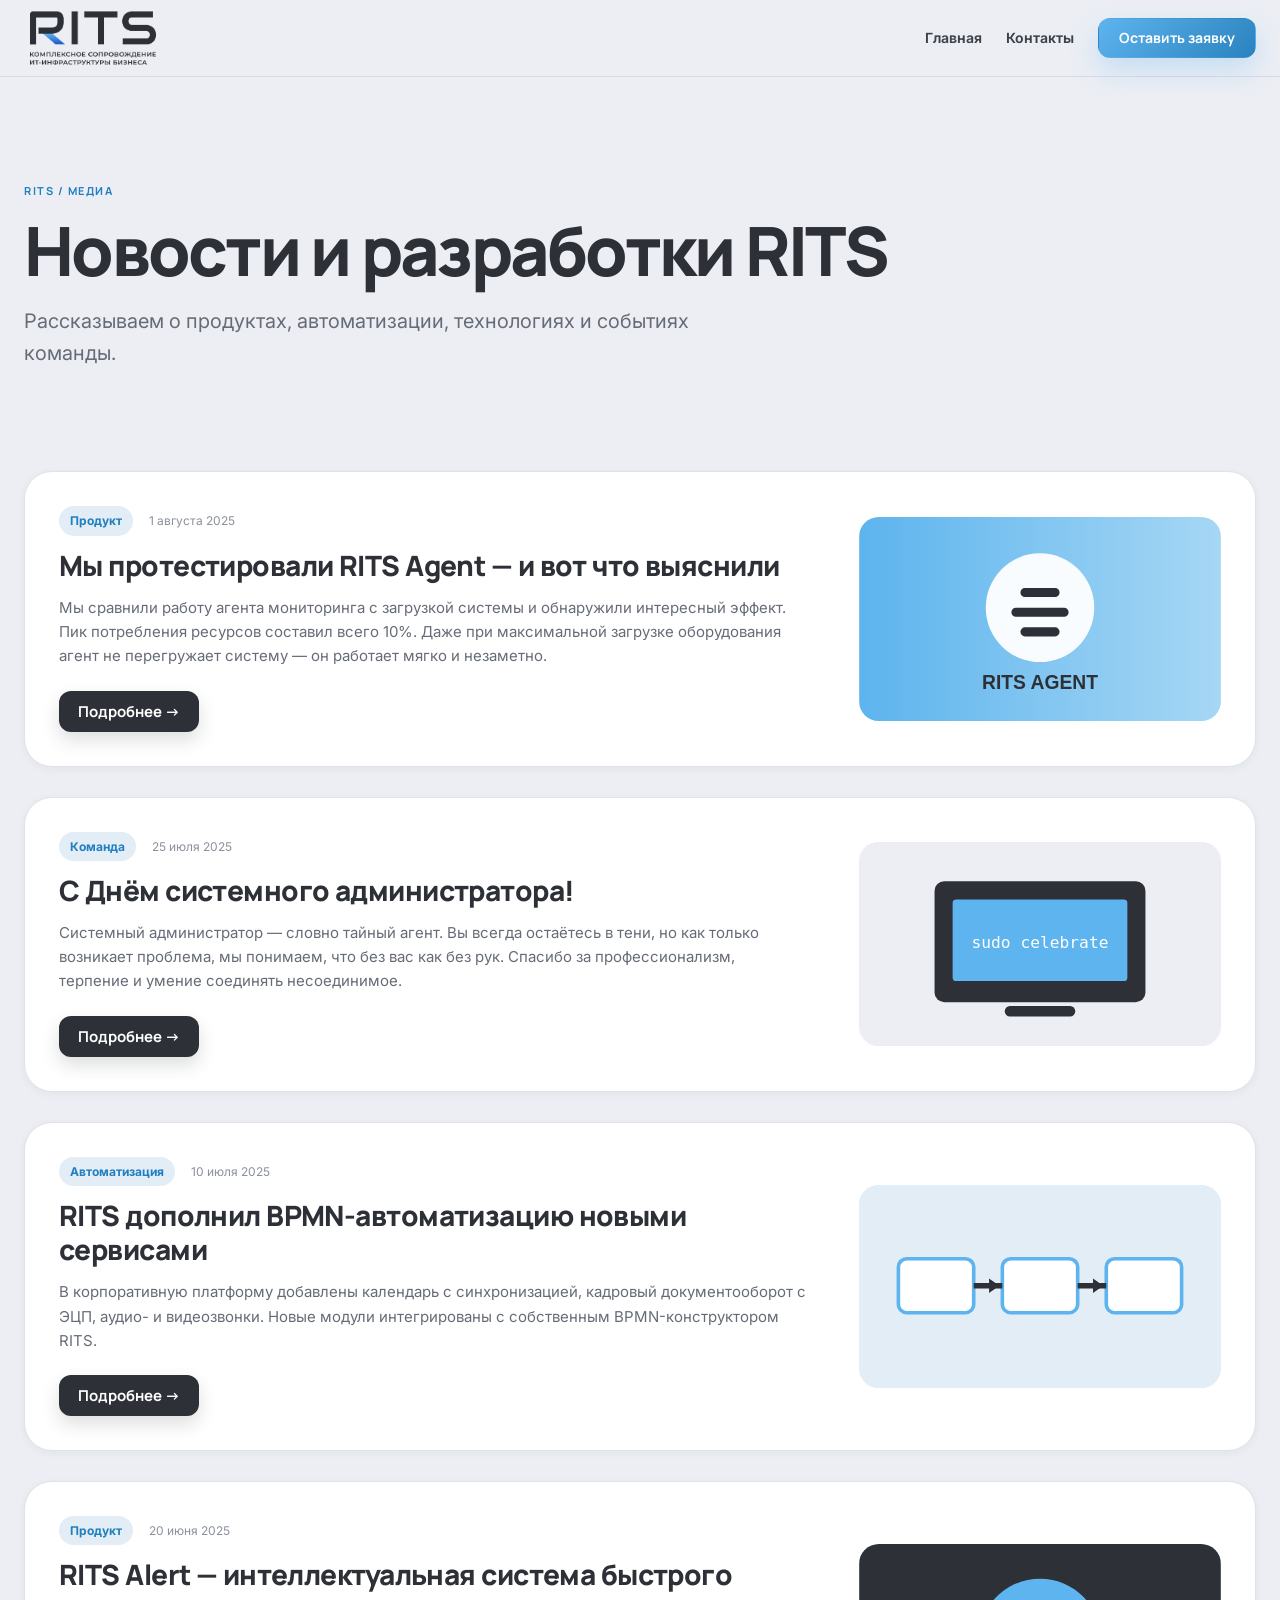
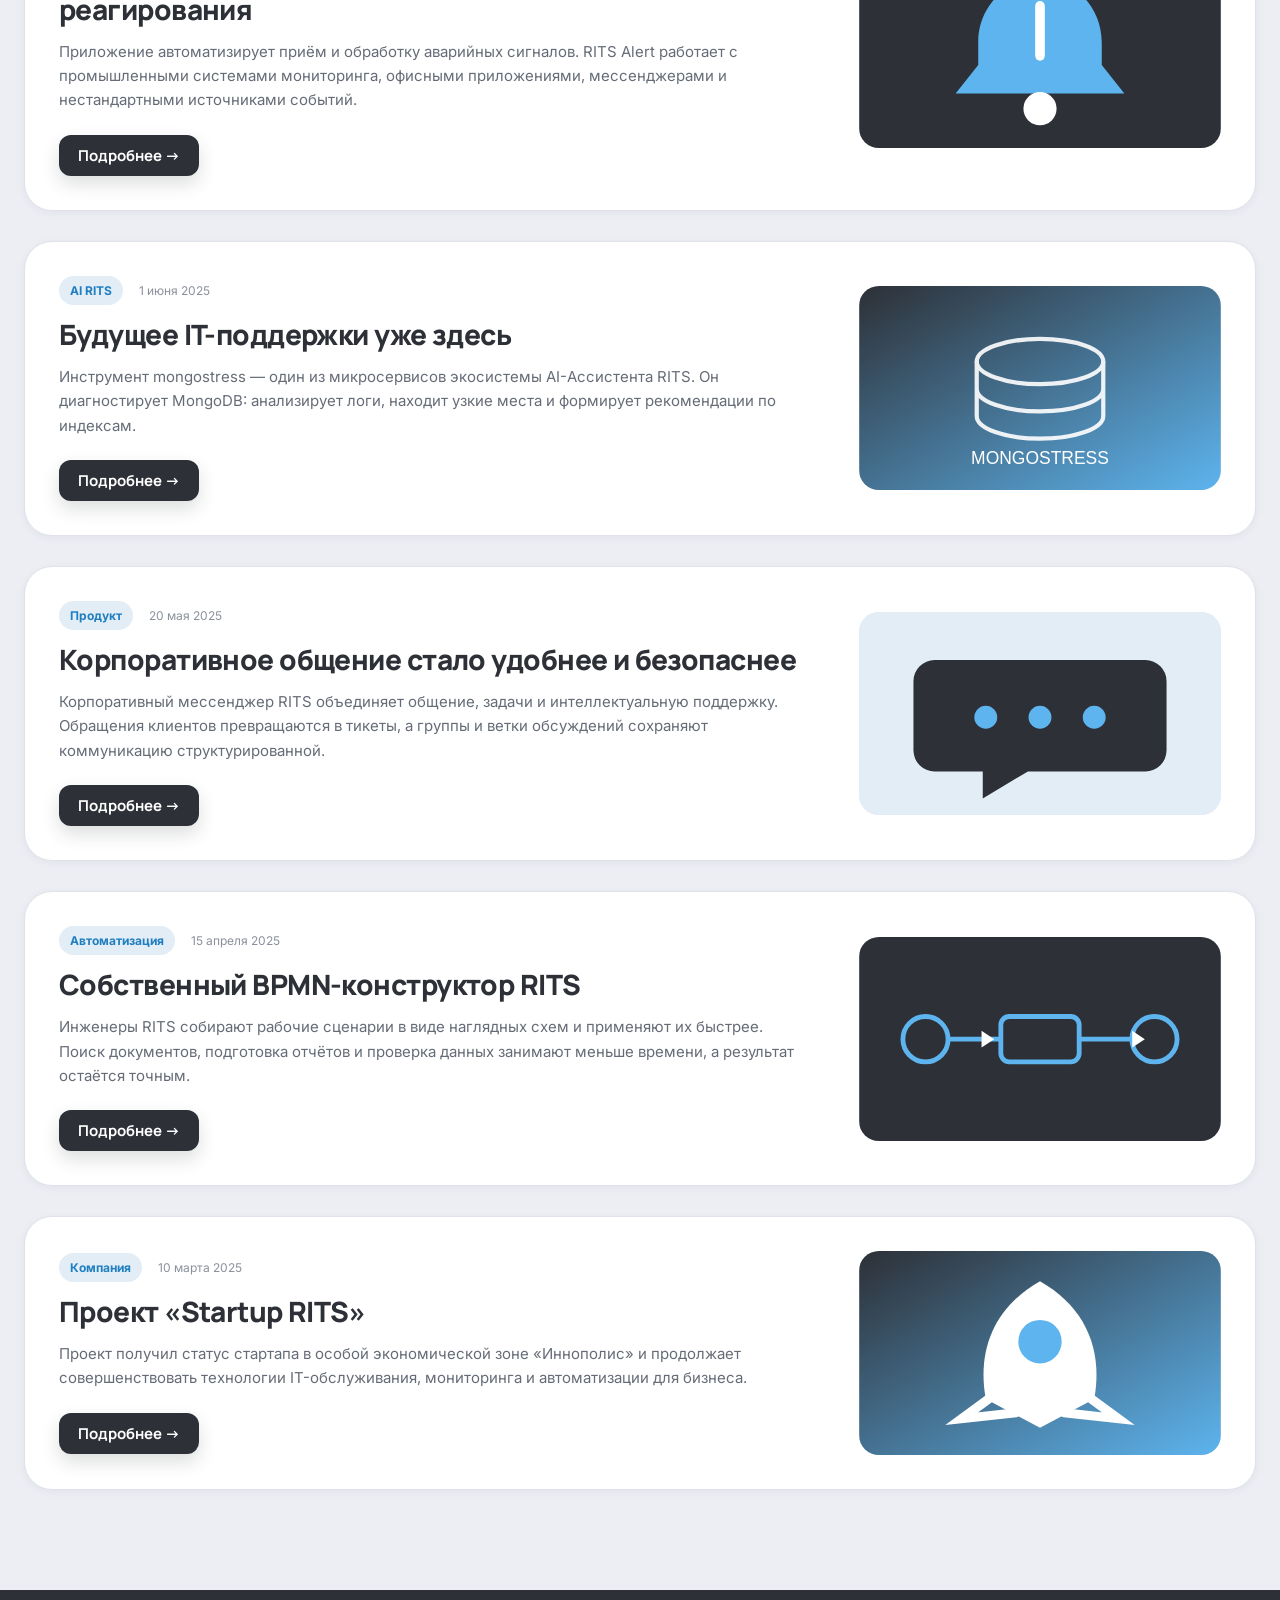
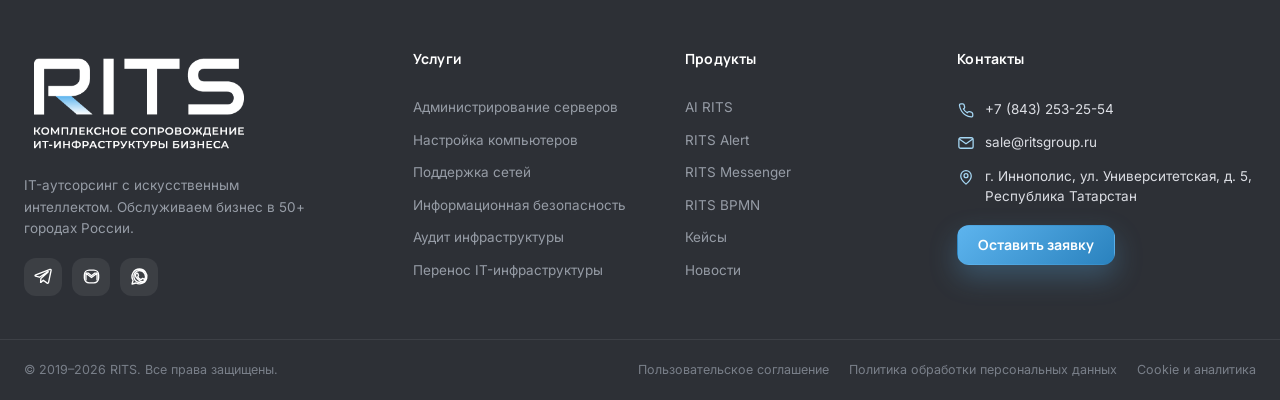
==== commit 28f213bf: "Обновить первый экран и раздел новостей" ====
--- a/news/index.html
+++ b/news/index.html
@@ -6,34 +6,101 @@
   <title>Новости RITS — IT-поддержка, автоматизация и продукты</title>
   <meta name="description" content="Новости RITS: AI-мониторинг, автоматизация IT-поддержки, корпоративные продукты и события компании.">
   <link rel="icon" href="../assets/favicon/favicon.png">
-  <link rel="preconnect" href="https://fonts.googleapis.com"><link rel="preconnect" href="https://fonts.gstatic.com" crossorigin>
+  <link rel="preconnect" href="https://fonts.googleapis.com">
+  <link rel="preconnect" href="https://fonts.gstatic.com" crossorigin>
   <link href="https://fonts.googleapis.com/css2?family=Inter:wght@400;500;600;700&family=Manrope:wght@600;700;800&display=swap" rel="stylesheet">
-  <link rel="stylesheet" href="../css/styles.css"><link rel="stylesheet" href="../css/news.css">
+  <link rel="stylesheet" href="../css/styles.css">
+  <link rel="stylesheet" href="../css/news.css">
 </head>
 <body class="news-page">
-  <header class="subheader"><div class="container subheader__inner">
-    <a class="subheader__logo" href="../"><img src="../assets/logos/rits/full-logo_color.png" alt="RITS"></a>
-    <nav class="subheader__nav" aria-label="Навигация"><a href="../">Главная</a><a href="../#contacts">Контакты</a><a class="btn btn--primary btn--sm" href="../#contacts">Оставить заявку</a></nav>
-  </div></header>
+  <svg class="sprite" aria-hidden="true" focusable="false" xmlns="http://www.w3.org/2000/svg">
+    <symbol id="i-phone" viewBox="0 0 24 24"><path d="M21 16.9v2.6a1.8 1.8 0 0 1-2 1.8 17.6 17.6 0 0 1-7.7-2.7 17.3 17.3 0 0 1-5.3-5.3A17.6 17.6 0 0 1 3.3 5.6 1.8 1.8 0 0 1 5.1 3.7h2.6a1.8 1.8 0 0 1 1.8 1.5c.1.9.3 1.7.6 2.5a1.8 1.8 0 0 1-.4 1.9L8.6 10.7a14 14 0 0 0 5 5l1.1-1.1a1.8 1.8 0 0 1 1.9-.4c.8.3 1.6.5 2.5.6a1.8 1.8 0 0 1 1.5 1.8z"/></symbol>
+    <symbol id="i-mail" viewBox="0 0 24 24"><rect x="2.5" y="5" width="19" height="14" rx="2.5"/><path d="M3.5 7l8.5 6 8.5-6"/></symbol>
+    <symbol id="i-pin" viewBox="0 0 24 24"><path d="M12 21.5s7-6.1 7-11a7 7 0 1 0-14 0c0 4.9 7 11 7 11z"/><circle cx="12" cy="10.2" r="2.6"/></symbol>
+    <symbol id="i-tg" viewBox="0 0 24 24" fill="currentColor" stroke="none"><path d="M21.6 4.3L18.4 19.5c-.24 1.07-.88 1.33-1.78.83l-4.92-3.63-2.37 2.28c-.26.26-.48.48-.99.48l.35-5.02 9.13-8.25c.4-.35-.09-.55-.62-.2L6.9 12.9 2.05 11.4c-1.05-.33-1.07-1.05.22-1.56L20.24 3.1c.88-.32 1.65.2 1.36 1.2z"/></symbol>
+    <symbol id="i-max" viewBox="0 0 24 24" fill="none" stroke="currentColor" stroke-width="1.8"><path d="M5 16.5V7.8l7 5.4 7-5.4v8.7"/><path d="M5 7.8h3.1L12 11l3.9-3.2H19"/><rect x="3" y="4" width="18" height="16" rx="6"/></symbol>
+    <symbol id="i-wa" viewBox="0 0 24 24" fill="currentColor" stroke="none"><path d="M12 2.5A9.4 9.4 0 0 0 3.9 16.7L2.6 21.5l4.95-1.3A9.4 9.4 0 1 0 12 2.5zm0 1.9a7.5 7.5 0 0 1 6.3 11.6l-.3.5.7 2.5-2.6-.68-.45.26A7.5 7.5 0 1 1 12 4.4zm-3.3 3.6c-.2 0-.5.06-.75.33-.26.27-1 .95-1 2.3s1.02 2.67 1.16 2.86c.14.19 1.98 3.15 4.88 4.28 2.4.94 2.9.76 3.42.71.52-.05 1.68-.68 1.92-1.35.24-.66.24-1.23.17-1.35-.07-.12-.26-.19-.55-.33-.29-.15-1.7-.84-1.96-.94-.26-.1-.45-.14-.64.14-.19.29-.74.94-.9 1.13-.17.19-.34.21-.62.07-.29-.15-1.22-.45-2.33-1.44-.86-.77-1.44-1.72-1.6-2-.17-.29-.02-.44.12-.59.13-.13.29-.34.43-.5.15-.17.19-.29.29-.48.1-.19.05-.36-.02-.5-.07-.15-.64-1.57-.88-2.14-.23-.56-.46-.48-.64-.49h-.5z"/></symbol>
+  </svg>
+  <header class="subheader">
+    <div class="container subheader__inner">
+      <a class="subheader__logo" href="../"><img src="../assets/logos/rits/full-logo_color.png" alt="RITS"></a>
+      <nav class="subheader__nav" aria-label="Навигация"><a href="../">Главная</a><a href="../#contacts">Контакты</a><a class="btn btn--primary btn--sm" href="../#contacts">Оставить заявку</a></nav>
+    </div>
+  </header>
   <main>
-    <section class="news-hero"><div class="container"><span class="news-hero__eyebrow">RITS / Медиа</span><h1>Новости и разработки RITS</h1><p>Рассказываем о продуктах, автоматизации, технологиях и событиях команды.</p></div></section>
-    <section class="container news-catalog" aria-label="Все новости">
-
-      <!-- НОВУЮ КАРТОЧКУ КОПИРОВАТЬ ОТСЮДА и вставлять первой в списке. -->
-      <a class="news-preview" href="rits-agent.html">
-        <div class="news-preview__image"><img src="../assets/news/rits-agent.svg" alt="RITS Agent" loading="eager"></div>
-        <div class="news-preview__body"><div class="news-preview__meta"><time datetime="2025-08-01">1 августа 2025</time><span>Продукт</span></div><h2>RITS Agent — новый уровень автоматизации IT-поддержки</h2><p>Интеллектуальный агент помогает контролировать инфраструктуру, находить отклонения и ускорять решение инцидентов.</p><span class="news-preview__more">Читать новость →</span></div>
-      </a>
-      <!-- КОНЕЦ КАРТОЧКИ. Замените ссылку, картинку, дату, название и описание. -->
-
-      <a class="news-preview" href="sysadmin-day.html"><div class="news-preview__image"><img src="../assets/news/sysadmin-day.svg" alt="День системного администратора" loading="lazy"></div><div class="news-preview__body"><div class="news-preview__meta"><time datetime="2025-07-25">25 июля 2025</time><span>Компания</span></div><h2>С Днём системного администратора!</h2><p>О специалистах, благодаря которым инфраструктура остаётся стабильной, безопасной и незаметно надёжной.</p><span class="news-preview__more">Читать новость →</span></div></a>
-      <a class="news-preview" href="bpmn-new-services.html"><div class="news-preview__image"><img src="../assets/news/bpmn-services.svg" alt="Новые сервисы BPMN" loading="lazy"></div><div class="news-preview__body"><div class="news-preview__meta"><time datetime="2025-07-10">10 июля 2025</time><span>Автоматизация</span></div><h2>Новые сервисы в экосистеме BPMN RITS</h2><p>Расширяем набор автоматизированных сценариев для повседневных процессов IT-поддержки.</p><span class="news-preview__more">Читать новость →</span></div></a>
-      <a class="news-preview" href="rits-alert.html"><div class="news-preview__image"><img src="../assets/news/rits-alert.svg" alt="RITS Alert" loading="lazy"></div><div class="news-preview__body"><div class="news-preview__meta"><time datetime="2025-06-20">20 июня 2025</time><span>Продукт</span></div><h2>RITS Alert: важные события без информационного шума</h2><p>Система уведомляет ответственных специалистов о критичных инцидентах и сохраняет контекст события.</p><span class="news-preview__more">Читать новость →</span></div></a>
-      <a class="news-preview" href="mongostress.html"><div class="news-preview__image"><img src="../assets/news/mongostress.svg" alt="Диагностика MongoDB с mongostress" loading="lazy"></div><div class="news-preview__body"><div class="news-preview__meta"><time datetime="2025-06-01">1 июня 2025</time><span>AI RITS</span></div><h2>Будущее IT-поддержки уже здесь</h2><p>Mongostress анализирует MongoDB, находит узкие места и формирует практические рекомендации для инженеров.</p><span class="news-preview__more">Читать новость →</span></div></a>
-      <a class="news-preview" href="corporate-messenger.html"><div class="news-preview__image"><img src="../assets/news/corporate-messenger.svg" alt="Корпоративный мессенджер RITS" loading="lazy"></div><div class="news-preview__body"><div class="news-preview__meta"><time datetime="2025-05-20">20 мая 2025</time><span>Продукт</span></div><h2>Корпоративное общение стало удобнее и безопаснее</h2><p>Мессенджер объединяет общение, задачи, обращения клиентов и интеллектуального помощника.</p><span class="news-preview__more">Читать новость →</span></div></a>
-      <a class="news-preview" href="bpmn-constructor.html"><div class="news-preview__image"><img src="../assets/news/bpmn-constructor.svg" alt="BPMN-конструктор RITS" loading="lazy"></div><div class="news-preview__body"><div class="news-preview__meta"><time datetime="2025-04-15">15 апреля 2025</time><span>Автоматизация</span></div><h2>Собственный BPMN-конструктор RITS</h2><p>Наглядные схемы помогают быстрее собирать сценарии и автоматизировать повторяющиеся операции.</p><span class="news-preview__more">Читать новость →</span></div></a>
-      <a class="news-preview" href="startup-rits.html"><div class="news-preview__image"><img src="../assets/news/startup-rits.svg" alt="Проект Startup RITS" loading="lazy"></div><div class="news-preview__body"><div class="news-preview__meta"><time datetime="2025-03-10">10 марта 2025</time><span>Компания</span></div><h2>Проект «Startup RITS»</h2><p>Проект получил статус стартапа ОЭЗ «Иннополис» и продолжает развивать технологии IT-обслуживания.</p><span class="news-preview__more">Читать новость →</span></div></a>
+    <section class="news-hero">
+      <div class="container"><span class="news-hero__eyebrow">RITS / Медиа</span><h1>Новости и разработки RITS</h1><p>Рассказываем о продуктах, автоматизации, технологиях и событиях команды.</p></div>
+    </section>
+    <section class="container news-feature-list news-feature-page" aria-label="Все новости">
+      <article class="news-feature">
+        <div class="news-feature__content"><div class="news-feature__meta"><span>Продукт</span><time datetime="2025-08-01">1 августа 2025</time></div><h3>Мы протестировали RITS Agent — и вот что выяснили</h3><p>Мы сравнили работу агента мониторинга с загрузкой системы и обнаружили интересный эффект. Пик потребления ресурсов составил всего 10%. Даже при максимальной загрузке оборудования агент не перегружает систему — он работает мягко и незаметно.</p><a class="btn btn--news" href="rits-agent.html">Подробнее →</a></div>
+        <a class="news-feature__image" href="rits-agent.html" aria-label="Подробнее о тестировании RITS Agent"><img src="../assets/news/rits-agent.svg" alt="Мониторинг серверной инфраструктуры с RITS Agent"></a>
+      </article>
+      <article class="news-feature">
+        <div class="news-feature__content"><div class="news-feature__meta"><span>Команда</span><time datetime="2025-07-25">25 июля 2025</time></div><h3>С Днём системного администратора!</h3><p>Системный администратор — словно тайный агент. Вы всегда остаётесь в тени, но как только возникает проблема, мы понимаем, что без вас как без рук. Спасибо за профессионализм, терпение и умение соединять несоединимое.</p><a class="btn btn--news" href="sysadmin-day.html">Подробнее →</a></div>
+        <a class="news-feature__image" href="sysadmin-day.html" aria-label="Подробнее о Дне системного администратора"><img src="../assets/news/sysadmin-day.svg" alt="День системного администратора" loading="lazy"></a>
+      </article>
+      <article class="news-feature">
+        <div class="news-feature__content"><div class="news-feature__meta"><span>Автоматизация</span><time datetime="2025-07-10">10 июля 2025</time></div><h3>RITS дополнил BPMN-автоматизацию новыми сервисами</h3><p>В корпоративную платформу добавлены календарь с синхронизацией, кадровый документооборот с ЭЦП, аудио- и видеозвонки. Новые модули интегрированы с собственным BPMN-конструктором RITS.</p><a class="btn btn--news" href="bpmn-new-services.html">Подробнее →</a></div>
+        <a class="news-feature__image" href="bpmn-new-services.html" aria-label="Подробнее о новых сервисах BPMN"><img src="../assets/news/bpmn-services.svg" alt="BPMN-автоматизация RITS" loading="lazy"></a>
+      </article>
+      <article class="news-feature">
+        <div class="news-feature__content"><div class="news-feature__meta"><span>Продукт</span><time datetime="2025-06-20">20 июня 2025</time></div><h3>RITS Alert — интеллектуальная система быстрого реагирования</h3><p>Приложение автоматизирует приём и обработку аварийных сигналов. RITS Alert работает с промышленными системами мониторинга, офисными приложениями, мессенджерами и нестандартными источниками событий.</p><a class="btn btn--news" href="rits-alert.html">Подробнее →</a></div>
+        <a class="news-feature__image" href="rits-alert.html" aria-label="Подробнее о RITS Alert"><img src="../assets/news/rits-alert.svg" alt="Система быстрого реагирования RITS Alert" loading="lazy"></a>
+      </article>
+      <article class="news-feature">
+        <div class="news-feature__content"><div class="news-feature__meta"><span>AI RITS</span><time datetime="2025-06-01">1 июня 2025</time></div><h3>Будущее IT-поддержки уже здесь</h3><p>Инструмент mongostress — один из микросервисов экосистемы AI-Ассистента RITS. Он диагностирует MongoDB: анализирует логи, находит узкие места и формирует рекомендации по индексам.</p><a class="btn btn--news" href="mongostress.html">Подробнее →</a></div>
+        <a class="news-feature__image" href="mongostress.html" aria-label="Подробнее о mongostress"><img src="../assets/news/mongostress.svg" alt="Диагностика MongoDB с mongostress" loading="lazy"></a>
+      </article>
+      <article class="news-feature">
+        <div class="news-feature__content"><div class="news-feature__meta"><span>Продукт</span><time datetime="2025-05-20">20 мая 2025</time></div><h3>Корпоративное общение стало удобнее и безопаснее</h3><p>Корпоративный мессенджер RITS объединяет общение, задачи и интеллектуальную поддержку. Обращения клиентов превращаются в тикеты, а группы и ветки обсуждений сохраняют коммуникацию структурированной.</p><a class="btn btn--news" href="corporate-messenger.html">Подробнее →</a></div>
+        <a class="news-feature__image" href="corporate-messenger.html" aria-label="Подробнее о корпоративном мессенджере RITS"><img src="../assets/news/corporate-messenger.svg" alt="Корпоративный мессенджер RITS" loading="lazy"></a>
+      </article>
+      <article class="news-feature">
+        <div class="news-feature__content"><div class="news-feature__meta"><span>Автоматизация</span><time datetime="2025-04-15">15 апреля 2025</time></div><h3>Собственный BPMN-конструктор RITS</h3><p>Инженеры RITS собирают рабочие сценарии в виде наглядных схем и применяют их быстрее. Поиск документов, подготовка отчётов и проверка данных занимают меньше времени, а результат остаётся точным.</p><a class="btn btn--news" href="bpmn-constructor.html">Подробнее →</a></div>
+        <a class="news-feature__image" href="bpmn-constructor.html" aria-label="Подробнее о BPMN-конструкторе RITS"><img src="../assets/news/bpmn-constructor.svg" alt="BPMN-конструктор RITS" loading="lazy"></a>
+      </article>
+      <article class="news-feature">
+        <div class="news-feature__content"><div class="news-feature__meta"><span>Компания</span><time datetime="2025-03-10">10 марта 2025</time></div><h3>Проект «Startup RITS»</h3><p>Проект получил статус стартапа в особой экономической зоне «Иннополис» и продолжает совершенствовать технологии IT-обслуживания, мониторинга и автоматизации для бизнеса.</p><a class="btn btn--news" href="startup-rits.html">Подробнее →</a></div>
+        <a class="news-feature__image" href="startup-rits.html" aria-label="Подробнее о проекте Startup RITS"><img src="../assets/news/startup-rits.svg" alt="Проект Startup RITS" loading="lazy"></a>
+      </article>
     </section>
   </main>
-  <footer class="news-footer"><div class="container news-footer__inner"><span>© 2019–2026 RITS</span><a href="../#contacts">Связаться с нами</a></div></footer>
-</body></html>
+  <footer class="footer" id="contacts">
+    <div class="container footer__inner">
+      <div class="footer__brand">
+        <a class="logo logo--light" href="../"><img class="logo__image" src="../assets/logos/rits/full-logo_white-with-color.png" alt="RITS" width="730" height="354"></a>
+        <p>IT-аутсорсинг с искусственным интеллектом. Обслуживаем бизнес в 50+ городах России.</p>
+        <ul class="socials">
+          <li><a href="https://t.me/IT_RITS" aria-label="Telegram" target="_blank" rel="noopener noreferrer"><svg class="ico"><use href="#i-tg"/></svg></a></li>
+          <li><a href="https://max.ru/u/f9LHodD0cOJnREf6ChIRdW90Ahy0Kqbh48H106a8Lt39tmoMSB9a2D2kJhI" aria-label="MAX" target="_blank" rel="noopener noreferrer"><svg class="ico"><use href="#i-max"/></svg></a></li>
+          <li><a href="https://wa.me/79625797422" aria-label="WhatsApp" target="_blank" rel="noopener noreferrer"><svg class="ico"><use href="#i-wa"/></svg></a></li>
+        </ul>
+      </div>
+      <nav class="footer__nav" aria-label="Услуги">
+        <h4>Услуги</h4>
+        <a href="../#services">Администрирование серверов</a><a href="../#services">Настройка компьютеров</a><a href="../#services">Поддержка сетей</a><a href="../#services">Информационная безопасность</a><a href="../#services">Аудит инфраструктуры</a><a href="../#services">Перенос IT-инфраструктуры</a>
+      </nav>
+      <nav class="footer__nav" aria-label="Продукты">
+        <h4>Продукты</h4>
+        <a href="../#ai">AI RITS</a><a href="../#alert">RITS Alert</a><a href="../#messenger">RITS Messenger</a><a href="../#bpmn">RITS BPMN</a><a href="../#cases">Кейсы</a><a href="./">Новости</a>
+      </nav>
+      <div class="footer__contacts">
+        <h4>Контакты</h4>
+        <a class="fcontact" href="tel:+78432532554"><svg class="ico"><use href="#i-phone"/></svg>+7 (843) 253-25-54</a>
+        <a class="fcontact" href="mailto:sale@ritsgroup.ru"><svg class="ico"><use href="#i-mail"/></svg>sale@ritsgroup.ru</a>
+        <span class="fcontact"><svg class="ico"><use href="#i-pin"/></svg>г. Иннополис, ул. Университетская, д. 5, Республика Татарстан</span>
+        <a class="btn btn--primary btn--sm" href="../#contacts">Оставить заявку</a>
+      </div>
+    </div>
+    <div class="container footer__bottom">
+      <span>© 2019–2026 RITS. Все права защищены.</span>
+      <nav aria-label="Правовая информация">
+        <a href="../assets/documents/user-agreement.pdf" target="_blank" rel="noopener">Пользовательское соглашение</a>
+        <a href="../assets/documents/privacy-policy.pdf" target="_blank" rel="noopener">Политика обработки персональных данных</a>
+        <a href="../assets/documents/privacy-policy.pdf" target="_blank" rel="noopener">Cookie и аналитика</a>
+      </nav>
+    </div>
+  </footer>
+</body>
+</html>
--- a/css/styles.css
+++ b/css/styles.css
@@ -755,6 +755,20 @@
 .news-feature__image{display:block;aspect-ratio:16/9;border-radius:20px;overflow:hidden;background:var(--lav)}
 .news-feature__image img{width:100%;height:100%;object-fit:cover;transition:transform .35s}
 .news-feature:hover .news-feature__image img{transform:scale(1.025)}
+
+.news{display:grid;grid-template-columns:repeat(3,1fr);gap:20px;margin-top:clamp(24px,3vw,34px)}
+.ncard{position:relative;display:flex;flex-direction:column;background:#fff;border:1px solid var(--line);border-radius:var(--r-lg);padding:clamp(20px,2.2vw,26px);box-shadow:var(--sh-sm);overflow:hidden;transition:transform .28s,box-shadow .28s,border-color .28s}
+.ncard::after{content:"";position:absolute;left:0;right:0;top:0;height:3px;border-radius:var(--r-lg) var(--r-lg) 0 0;background:var(--grad);transform:scaleX(0);transform-origin:left;transition:transform .3s}
+.ncard:hover{transform:translateY(-5px);box-shadow:var(--sh-md);border-color:transparent}
+.ncard:hover::after{transform:scaleX(1)}
+.ncard__top{display:flex;align-items:center;justify-content:space-between;gap:12px;margin-bottom:14px}
+.ncard__top time{font-size:12.5px;color:var(--muted-2);font-variant-numeric:tabular-nums}
+.ncard__cat{padding:5px 12px;border-radius:999px;background:var(--lav);color:var(--blue-ink);font-family:"Manrope",sans-serif;font-weight:700;font-size:11.5px;white-space:nowrap}
+.ncard h3{font-family:"Manrope",sans-serif;font-weight:700;font-size:17px;color:var(--ink);line-height:1.3}
+.ncard p{font-size:13.5px;color:var(--muted);margin-top:10px;line-height:1.55}
+.ncard__more{display:inline-flex;align-items:center;gap:7px;margin-top:auto;padding-top:18px;font-family:"Manrope",sans-serif;font-weight:700;font-size:14px;color:var(--blue-ink);transition:gap .2s}
+.ncard__more .ico{width:16px;height:16px}
+.ncard:hover .ncard__more{gap:11px}
 
 /* ============================================================
    CTA
--- a/css/news.css
+++ b/css/news.css
@@ -1,5 +1,6 @@
 /* Общие стили каталога и отдельных страниц новостей RITS. */
 .news-page{min-height:100vh;background:var(--bg)}
+.news-feature-page{padding-bottom:clamp(56px,8vw,100px)}
 .subheader{position:sticky;top:0;z-index:20;background:rgba(236,238,244,.92);border-bottom:1px solid rgba(208,210,223,.7);backdrop-filter:blur(14px)}
 .subheader__inner{height:76px;display:flex;align-items:center;justify-content:space-between;gap:24px}
 .subheader__logo img{display:block;width:138px;height:auto}
